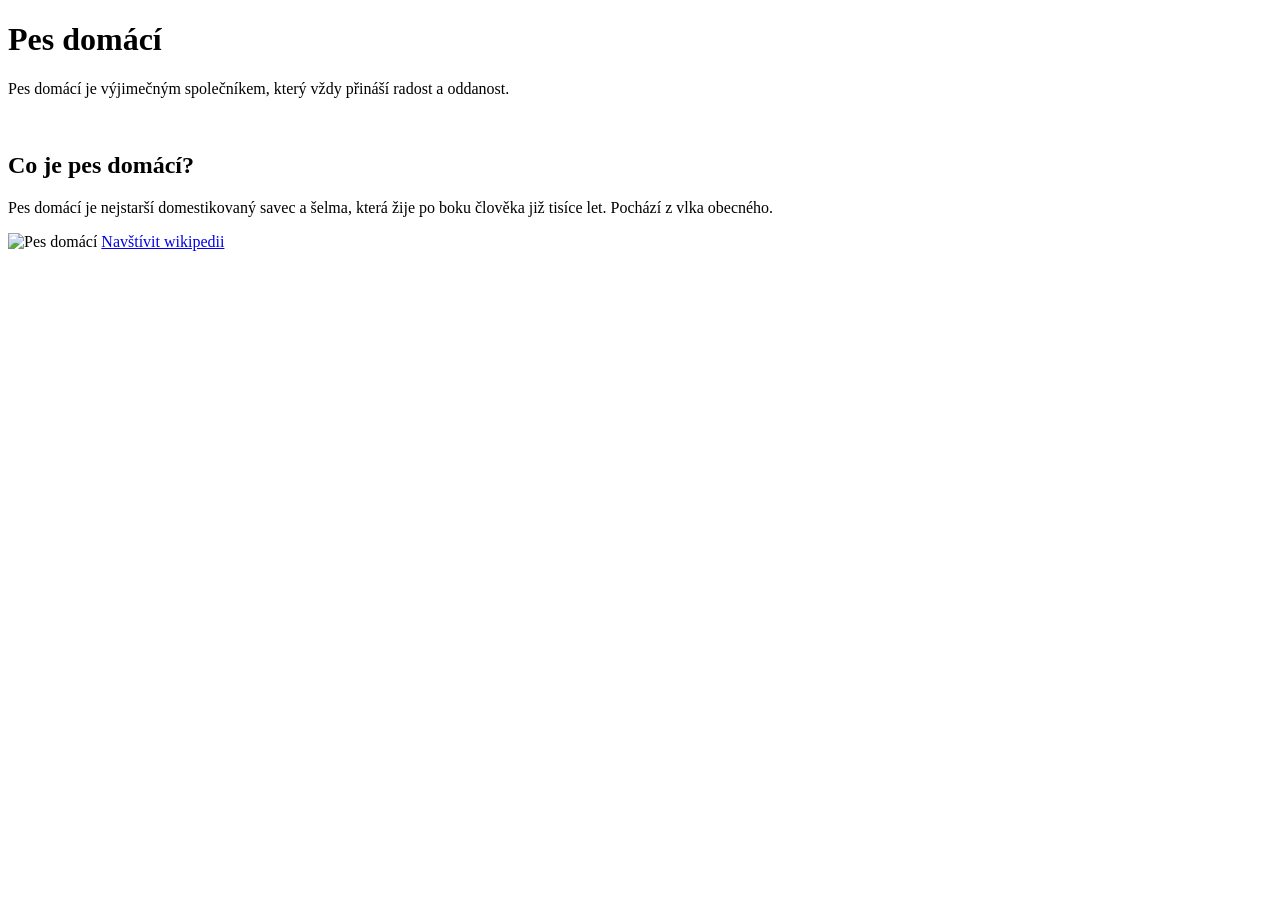
==== index.html @ a234e624 "Add initial HTML files for the website" ====
<!DOCTYPE html>
<html lang="en">
<head>
    <meta charset="UTF-8">
    <meta name="viewport" content="width=device-width, initial-scale=1.0">
    <title>Prvni strana</title>
</head>
<body>
    <h1>Pes domácí</h1>
    <p>Pes domácí je výjimečným společníkem, který vždy přináší radost a oddanost.</p>
    <img src="https://encrypted-tbn0.gstatic.com/images?q=tbn:ANd9GcSu3vu83O6sx7xyijT5jQ1IWH8b1e9M9uriTU6VwolXQg&s=10" alt="">
    <h2>Co je pes domácí?</h2>
    <p>Pes domácí je nejstarší domestikovaný savec a šelma, která žije po boku člověka již tisíce let. Pochází z vlka obecného.</p>
    <img src="https://thumb.wikimedia.org/wikipedia/commons/thumb/3/3f/Puppy_French_Bulldog.jpg/500px-Puppy_French_Bulldog.jpg?utm_source=cs.wikipedia.org&utm_campaign=parser&utm_content=thumbnail" alt="Pes domácí">
    <a href="https://cs.wikipedia.org/wiki/Pes_dom%C3%A1c%C3%AD">Navštívit wikipedii</a>
    
</body>
</html>
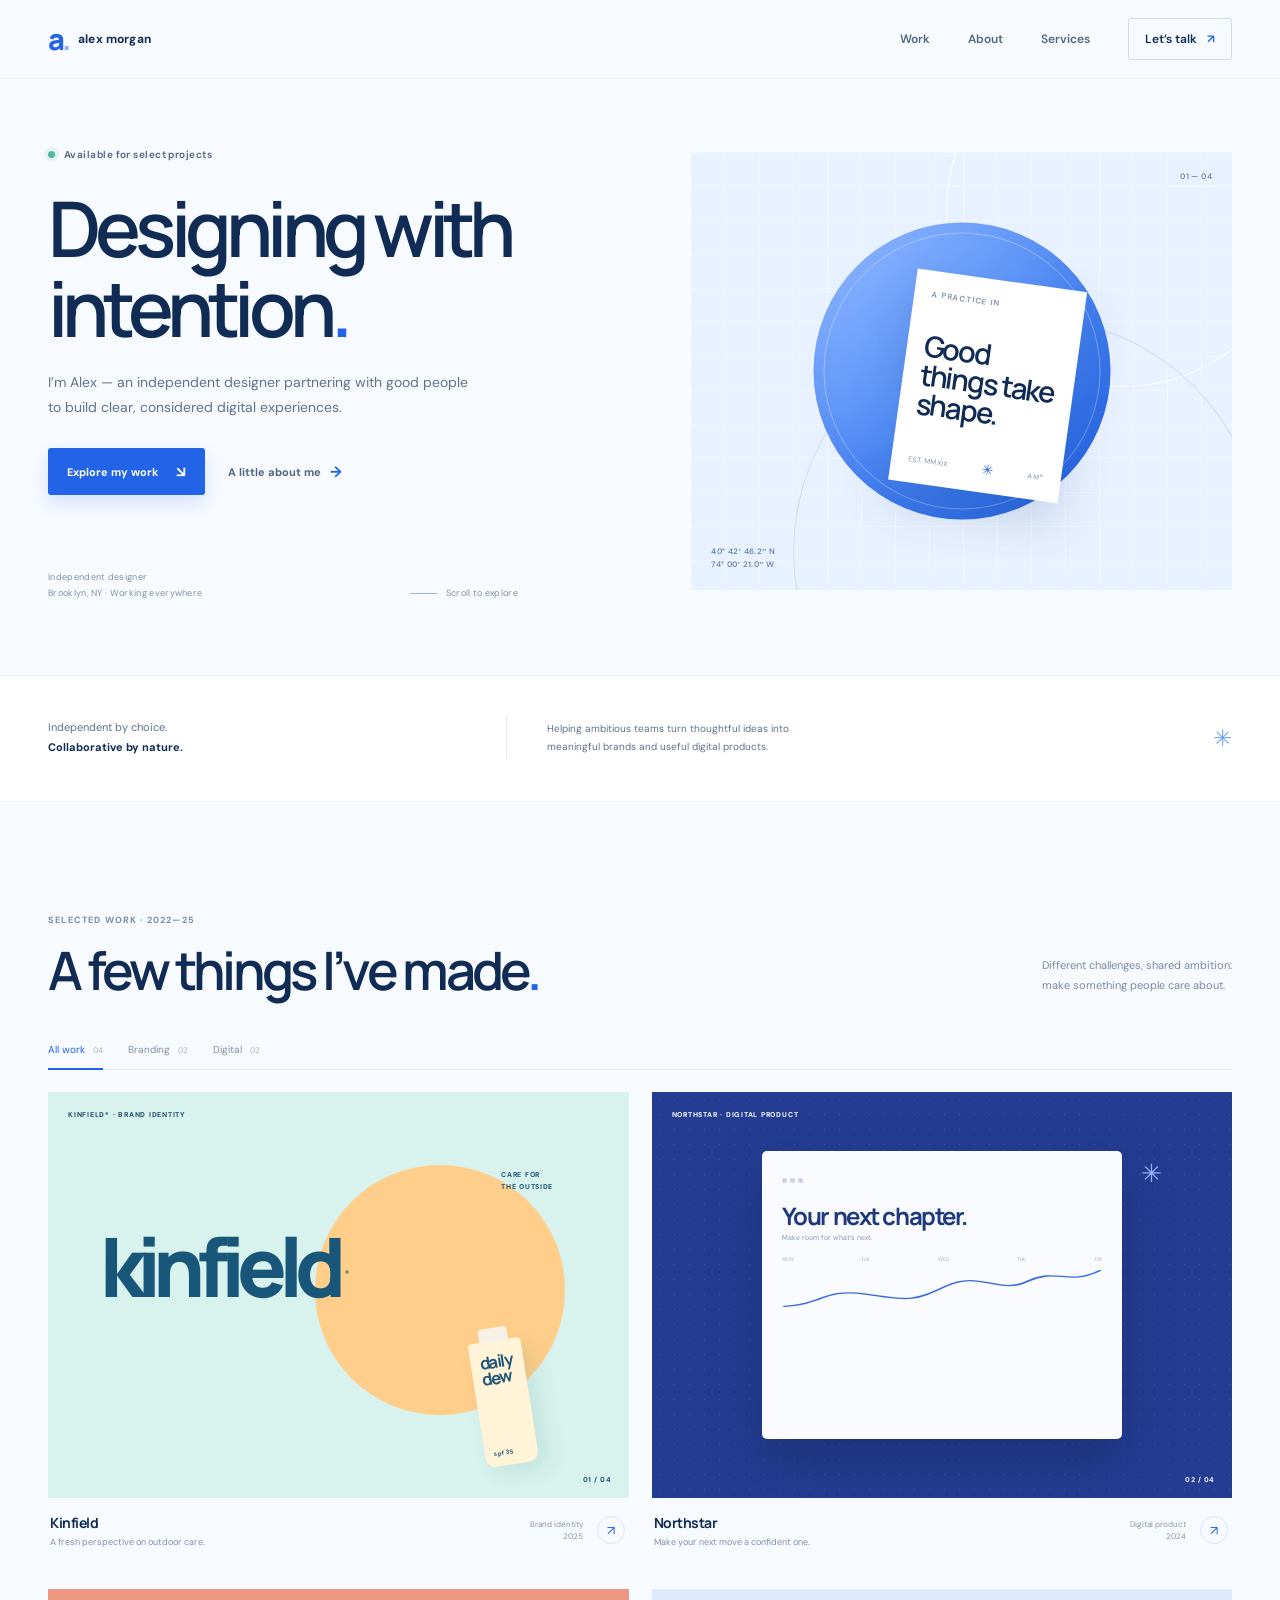
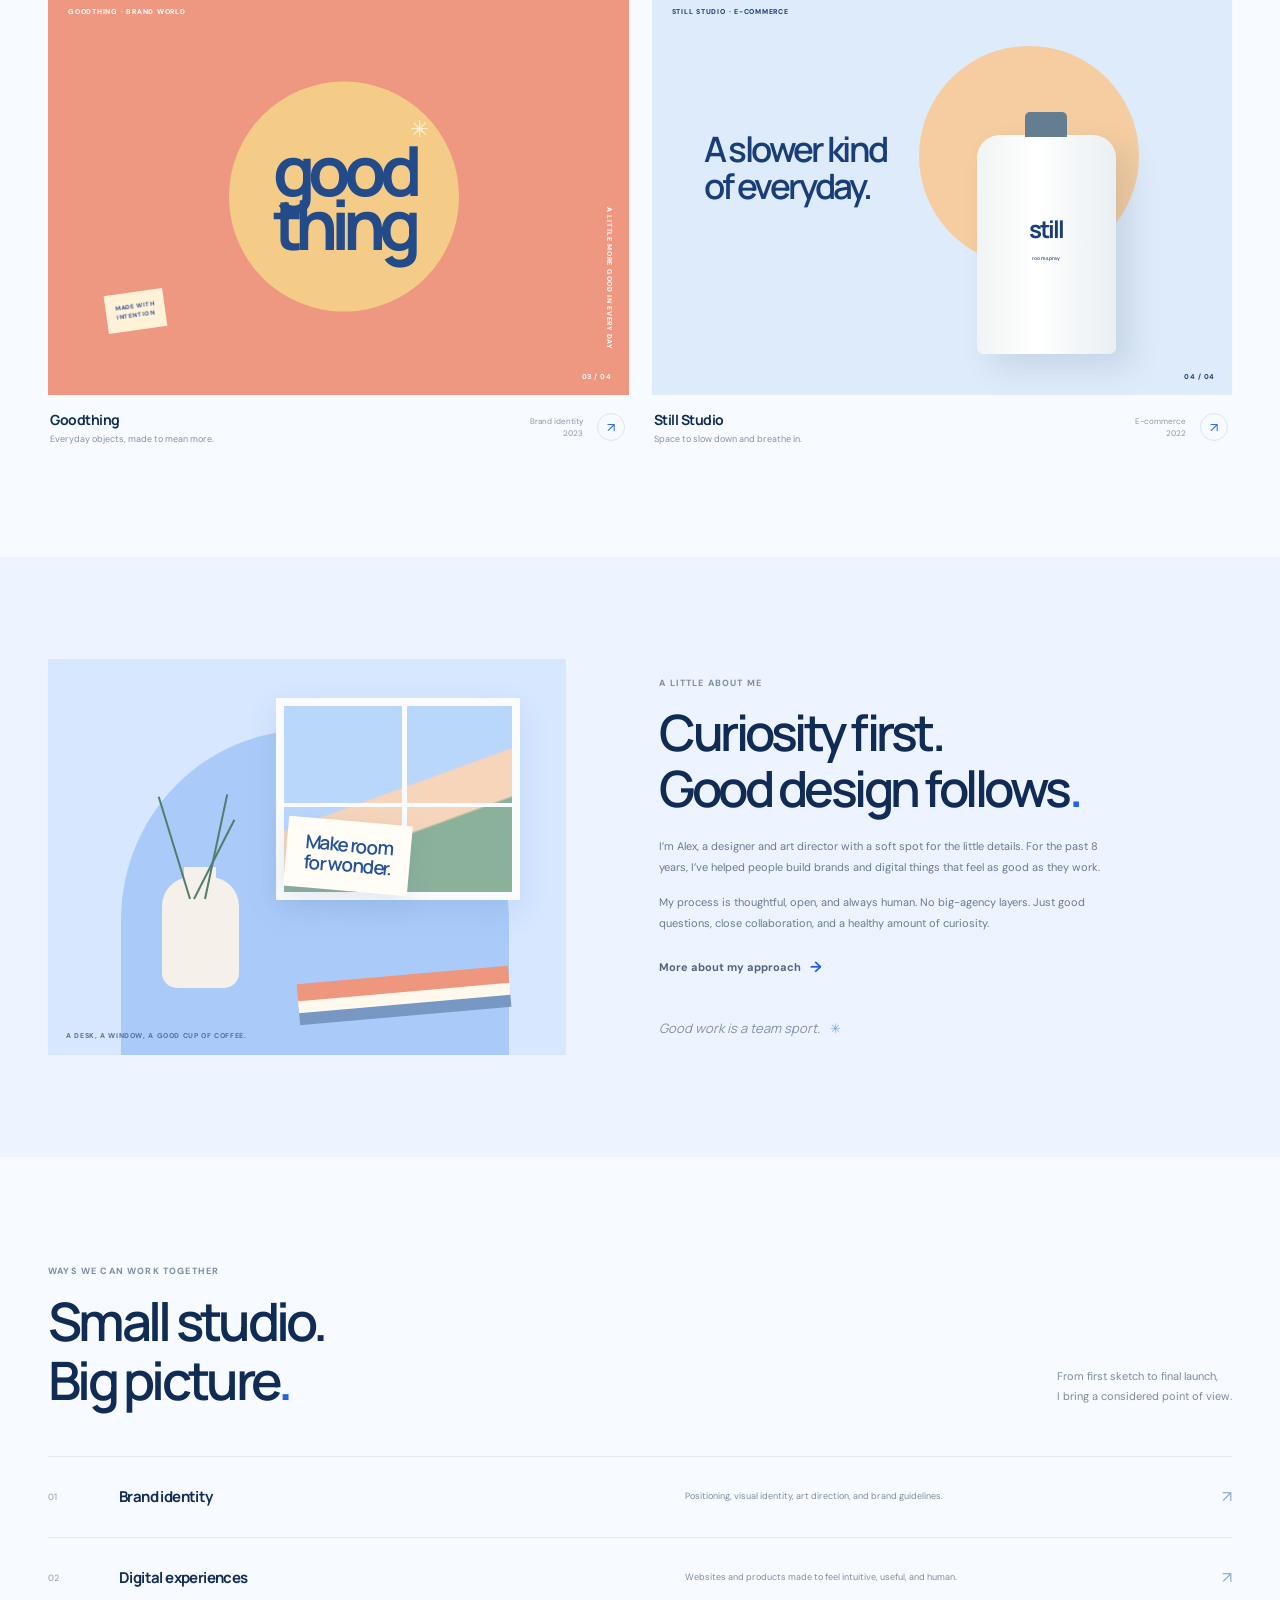
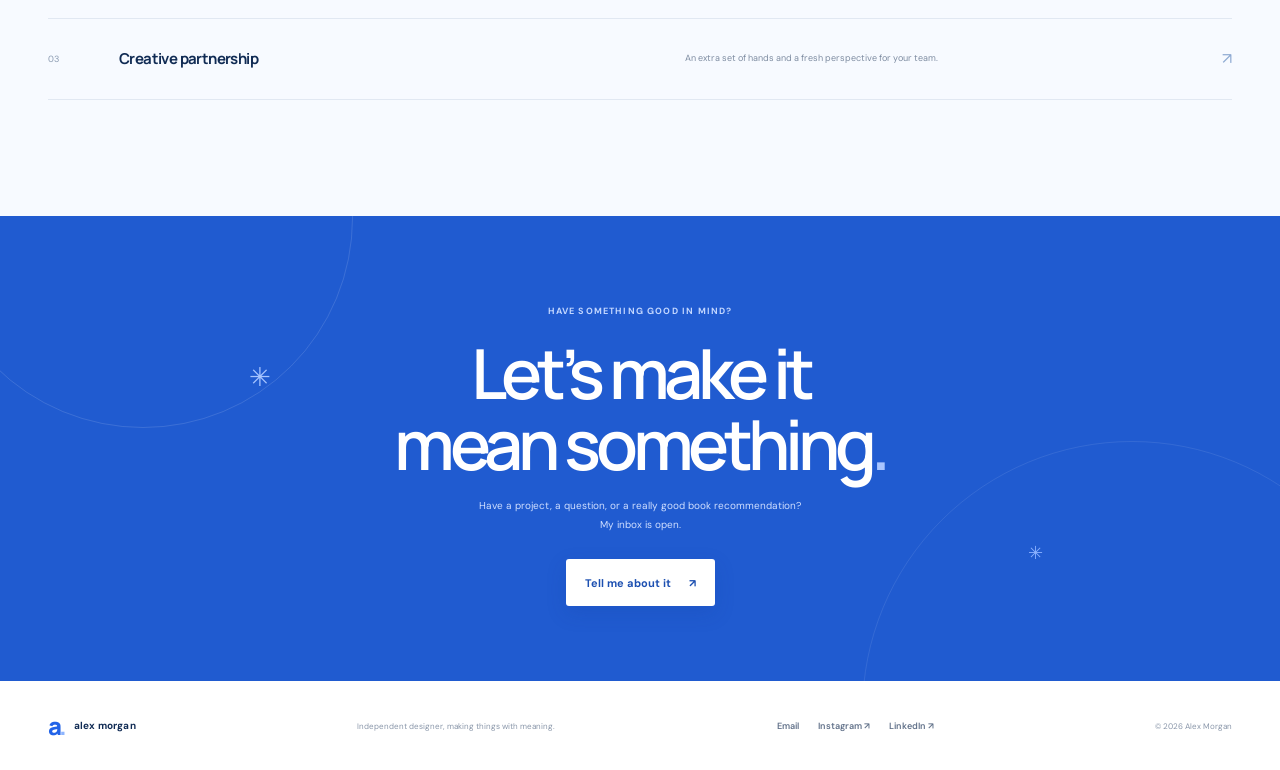
==== commit 19541099: "upload ai website" ====
--- a/index.html
+++ b/index.html
@@ -1,18 +1,231 @@
-<!DOCTYPE html>
+<!doctype html>
 <html lang="en">
-<head>
-    <meta charset="UTF-8">
-    <meta name="viewport" content="width=device-width, initial-scale=1.0">
-    <title>Prvni strana</title>
-</head>
-<body>
-    <h1>Pes domácí</h1>
-    <p>Pes domácí je výjimečným společníkem, který vždy přináší radost a oddanost.</p>
-    <img src="https://encrypted-tbn0.gstatic.com/images?q=tbn:ANd9GcSu3vu83O6sx7xyijT5jQ1IWH8b1e9M9uriTU6VwolXQg&s=10" alt="">
-    <h2>Co je pes domácí?</h2>
-    <p>Pes domácí je nejstarší domestikovaný savec a šelma, která žije po boku člověka již tisíce let. Pochází z vlka obecného.</p>
-    <img src="https://thumb.wikimedia.org/wikipedia/commons/thumb/3/3f/Puppy_French_Bulldog.jpg/500px-Puppy_French_Bulldog.jpg?utm_source=cs.wikipedia.org&utm_campaign=parser&utm_content=thumbnail" alt="Pes domácí">
-    <a href="https://cs.wikipedia.org/wiki/Pes_dom%C3%A1c%C3%AD">Navštívit wikipedii</a>
-    
-</body>
-</html>+  <head>
+    <meta charset="utf-8" />
+    <meta name="viewport" content="width=device-width, initial-scale=1" />
+    <meta
+      name="description"
+      content="The portfolio of Alex Morgan, an independent designer creating thoughtful digital experiences and brand identities."
+    />
+    <meta name="theme-color" content="#f7faff" />
+    <title>Alex Morgan — Independent Designer</title>
+    <link rel="preconnect" href="https://fonts.googleapis.com" />
+    <link rel="preconnect" href="https://fonts.gstatic.com" crossorigin />
+    <link
+      href="https://fonts.googleapis.com/css2?family=DM+Sans:wght@400;500;600;700&family=Manrope:wght@400;500;600;700;800&display=swap"
+      rel="stylesheet"
+    />
+    <link rel="stylesheet" href="styles.css" />
+    <script src="script.js" defer></script>
+  </head>
+  <body>
+    <header class="site-header">
+      <nav class="nav shell" aria-label="Main navigation">
+        <a class="brand" href="#home" aria-label="Alex Morgan home">
+          <span class="brand-mark">a<span>.</span></span>
+          <span class="brand-name">alex morgan</span>
+        </a>
+        <button class="menu-toggle" type="button" aria-expanded="false" aria-controls="nav-links">
+          <span class="sr-only">Toggle navigation</span>
+          <span></span>
+          <span></span>
+        </button>
+        <div class="nav-links" id="nav-links">
+          <a href="#work">Work</a>
+          <a href="#about">About</a>
+          <a href="#services">Services</a>
+          <a class="nav-contact" href="#contact">Let’s talk <span aria-hidden="true">↗</span></a>
+        </div>
+      </nav>
+    </header>
+
+    <main>
+      <section class="hero shell" id="home">
+        <div class="hero-copy">
+          <div class="availability"><span></span> Available for select projects</div>
+          <h1>Designing with<br />intention<span class="blue-period">.</span></h1>
+          <p class="hero-description">
+            I’m Alex — an independent designer partnering with good people to build clear,
+            considered digital experiences.
+          </p>
+          <div class="hero-actions">
+            <a class="button button-primary" href="#work">Explore my work <span aria-hidden="true">↘</span></a>
+            <a class="text-link" href="#about">A little about me <span aria-hidden="true">→</span></a>
+          </div>
+          <div class="hero-meta">
+            <span>Independent designer<br />Brooklyn, NY · Working everywhere</span>
+            <span class="scroll-cue"><span class="scroll-line"></span> Scroll to explore</span>
+          </div>
+        </div>
+        <div class="hero-visual" aria-label="Abstract blue and white geometric artwork" role="img">
+          <div class="visual-grid"></div>
+          <div class="visual-orbit orbit-one"></div>
+          <div class="visual-orbit orbit-two"></div>
+          <div class="visual-disc"></div>
+          <div class="visual-card">
+            <span class="card-label">A practice in</span>
+            <span class="card-title">Good<br />things take<br />shape.</span>
+            <span class="card-footer">EST. MMXIX <span>✳</span> AM®</span>
+          </div>
+          <span class="visual-coordinate">40° 42′ 46.2″ N<br />74° 00′ 21.0″ W</span>
+          <span class="visual-index">01 — 04</span>
+        </div>
+      </section>
+
+      <section class="intro-strip">
+        <div class="shell intro-inner">
+          <p>Independent by choice.<br /><strong>Collaborative by nature.</strong></p>
+          <div class="intro-rule"></div>
+          <p class="intro-note">Helping ambitious teams turn thoughtful ideas into<br class="desktop-break" /> meaningful brands and useful digital products.</p>
+          <span class="intro-spark" aria-hidden="true">✳</span>
+        </div>
+      </section>
+
+      <section class="work-section section shell" id="work">
+        <div class="section-heading">
+          <div>
+            <span class="eyebrow">Selected work · 2022—25</span>
+            <h2>A few things<br class="mobile-break" /> I’ve made<span class="blue-period">.</span></h2>
+          </div>
+          <p>Different challenges, shared ambition:<br />make something people care about.</p>
+        </div>
+        <div class="project-filters" role="group" aria-label="Filter projects">
+          <button class="filter-button active" type="button" data-filter="all" aria-pressed="true">All work <span>04</span></button>
+          <button class="filter-button" type="button" data-filter="branding" aria-pressed="false">Branding <span>02</span></button>
+          <button class="filter-button" type="button" data-filter="digital" aria-pressed="false">Digital <span>02</span></button>
+        </div>
+        <div class="project-grid">
+          <article class="project-card" data-category="branding">
+            <a class="project-art art-kinfield" href="#contact" aria-label="Discuss a project like Kinfield">
+              <div class="kinfield-sun"></div>
+              <span class="art-eyebrow">KINFIELD® · BRAND IDENTITY</span>
+              <span class="kinfield-word">kinfield<span>®</span></span>
+              <span class="kinfield-stamp">CARE FOR<br />THE OUTSIDE</span>
+              <div class="kinfield-tube"><span>daily<br />dew</span><b>spf 35</b></div>
+              <span class="art-caption">01 / 04</span>
+            </a>
+            <div class="project-info">
+              <div><h3>Kinfield</h3><p>A fresh perspective on outdoor care.</p></div>
+              <span class="project-type">Brand identity<br />2025</span>
+              <a class="project-arrow" href="#contact" aria-label="Discuss a project like Kinfield">↗</a>
+            </div>
+          </article>
+          <article class="project-card" data-category="digital">
+            <a class="project-art art-northstar" href="#contact" aria-label="Discuss a project like Northstar">
+              <span class="art-eyebrow">NORTHSTAR · DIGITAL PRODUCT</span>
+              <div class="northstar-window">
+                <span class="window-dot"></span><span class="window-dot"></span><span class="window-dot"></span>
+                <span class="window-title">Your next chapter.</span>
+                <span class="window-subtitle">Make room for what’s next.</span>
+                <div class="northstar-chart">
+                  <span>MON</span><span>TUE</span><span>WED</span><span>THU</span><span>FRI</span>
+                  <svg viewBox="0 0 280 100" preserveAspectRatio="none" aria-hidden="true">
+                    <path d="M2 79 C35 76 36 44 73 55 S113 72 143 40 S190 57 215 30 S251 39 278 9" />
+                    <path class="chart-fill" d="M2 79 C35 76 36 44 73 55 S113 72 143 40 S190 57 215 30 S251 39 278 9 V100 H2Z" />
+                  </svg>
+                </div>
+              </div>
+              <span class="northstar-star">✳</span>
+              <span class="art-caption">02 / 04</span>
+            </a>
+            <div class="project-info">
+              <div><h3>Northstar</h3><p>Make your next move a confident one.</p></div>
+              <span class="project-type">Digital product<br />2024</span>
+              <a class="project-arrow" href="#contact" aria-label="Discuss a project like Northstar">↗</a>
+            </div>
+          </article>
+          <article class="project-card" data-category="branding">
+            <a class="project-art art-goodthing" href="#contact" aria-label="Discuss a project like Goodthing">
+              <span class="art-eyebrow">GOODTHING · BRAND WORLD</span>
+              <div class="goodthing-circle"><span>good<br />thing</span><i>✳</i></div>
+              <span class="goodthing-side">A LITTLE MORE GOOD IN EVERY DAY</span>
+              <span class="goodthing-tag">MADE WITH<br />INTENTION</span>
+              <span class="art-caption">03 / 04</span>
+            </a>
+            <div class="project-info">
+              <div><h3>Goodthing</h3><p>Everyday objects, made to mean more.</p></div>
+              <span class="project-type">Brand identity<br />2023</span>
+              <a class="project-arrow" href="#contact" aria-label="Discuss a project like Goodthing">↗</a>
+            </div>
+          </article>
+          <article class="project-card" data-category="digital">
+            <a class="project-art art-still">
+              <span class="art-eyebrow">STILL STUDIO · E-COMMERCE</span>
+              <div class="still-sun"></div>
+              <div class="still-product"><span>still<br /><small>room spray</small></span></div>
+              <span class="still-copy">A slower kind<br />of everyday.</span>
+              <span class="art-caption">04 / 04</span>
+            </a>
+            <div class="project-info">
+              <div><h3>Still Studio</h3><p>Space to slow down and breathe in.</p></div>
+              <span class="project-type">E-commerce<br />2022</span>
+              <a class="project-arrow" href="#contact" aria-label="Discuss a project like Still Studio">↗</a>
+            </div>
+          </article>
+        </div>
+      </section>
+
+      <section class="about-section" id="about">
+        <div class="shell about-layout">
+          <div class="about-art" aria-label="A portrait illustration of Alex's creative workspace" role="img">
+            <div class="about-art-backdrop"></div>
+            <div class="about-window"><span></span><span></span><span></span></div>
+            <div class="about-vase"><i></i><i></i><i></i></div>
+            <div class="about-book"></div>
+            <div class="about-note">Make room<br />for wonder.</div>
+            <span class="about-art-caption">A DESK, A WINDOW, A GOOD CUP OF COFFEE.</span>
+          </div>
+          <div class="about-copy">
+            <span class="eyebrow">A little about me</span>
+            <h2>Curiosity first.<br />Good design follows<span class="blue-period">.</span></h2>
+            <p>
+              I’m Alex, a designer and art director with a soft spot for the little details. For the
+              past 8 years, I’ve helped people build brands and digital things that feel as good as
+              they work.
+            </p>
+            <p>
+              My process is thoughtful, open, and always human. No big-agency layers. Just good
+              questions, close collaboration, and a healthy amount of curiosity.
+            </p>
+            <a class="text-link" href="#contact">More about my approach <span aria-hidden="true">→</span></a>
+            <div class="about-signoff">Good work is a team sport. <span>✳</span></div>
+          </div>
+        </div>
+      </section>
+
+      <section class="services-section section shell" id="services">
+        <div class="section-heading services-heading">
+          <div><span class="eyebrow">Ways we can work together</span><h2>Small studio.<br />Big picture<span class="blue-period">.</span></h2></div>
+          <p>From first sketch to final launch,<br />I bring a considered point of view.</p>
+        </div>
+        <div class="services-list">
+          <div class="service-row"><span class="service-number">01</span><h3>Brand identity</h3><p>Positioning, visual identity, art direction, and brand guidelines.</p><span class="service-symbol">↗</span></div>
+          <div class="service-row"><span class="service-number">02</span><h3>Digital experiences</h3><p>Websites and products made to feel intuitive, useful, and human.</p><span class="service-symbol">↗</span></div>
+          <div class="service-row"><span class="service-number">03</span><h3>Creative partnership</h3><p>An extra set of hands and a fresh perspective for your team.</p><span class="service-symbol">↗</span></div>
+        </div>
+      </section>
+
+      <section class="contact-section" id="contact">
+        <div class="shell contact-inner">
+          <span class="eyebrow">Have something good in mind?</span>
+          <h2>Let’s make it<br />mean something<span class="contact-period">.</span></h2>
+          <p>Have a project, a question, or a really good book recommendation?<br />My inbox is open.</p>
+          <a class="button button-light" href="mailto:hello@alexmorgan.design">Tell me about it <span aria-hidden="true">↗</span></a>
+          <div class="contact-orbit orbit-contact-one"></div>
+          <div class="contact-orbit orbit-contact-two"></div>
+          <span class="contact-spark contact-spark-one">✳</span>
+          <span class="contact-spark contact-spark-two">✳</span>
+        </div>
+      </section>
+    </main>
+
+    <footer class="site-footer">
+      <div class="shell footer-inner">
+        <a class="brand footer-brand" href="#home"><span class="brand-mark">a<span>.</span></span><span class="brand-name">alex morgan</span></a>
+        <p>Independent designer, making things with meaning.</p>
+        <div class="footer-links"><a href="mailto:hello@alexmorgan.design">Email</a><a href="https://www.instagram.com/" target="_blank" rel="noreferrer">Instagram ↗</a><a href="https://www.linkedin.com/" target="_blank" rel="noreferrer">LinkedIn ↗</a></div>
+        <span class="copyright">© <span id="year">2025</span> Alex Morgan</span>
+      </div>
+    </footer>
+  </body>
+</html>
--- a/styles.css
+++ b/styles.css
@@ -0,0 +1,269 @@
+:root {
+  color-scheme: light;
+  --ink: #102b54;
+  --blue: #2263e8;
+  --blue-dark: #154ab9;
+  --blue-light: #eaf2ff;
+  --muted: #71809a;
+  --line: #e3eaf4;
+  --paper: #f7faff;
+  --white: #fff;
+  --font-body: "DM Sans", sans-serif;
+  --font-display: "Manrope", sans-serif;
+}
+
+* { box-sizing: border-box; }
+html { scroll-behavior: smooth; scroll-padding-top: 84px; }
+body { margin: 0; background: var(--paper); color: var(--ink); font-family: var(--font-body); -webkit-font-smoothing: antialiased; }
+a { color: inherit; text-decoration: none; }
+button { font: inherit; }
+.shell { width: min(1200px, calc(100% - 96px)); margin-inline: auto; }
+.sr-only { position: absolute; width: 1px; height: 1px; padding: 0; margin: -1px; overflow: hidden; clip: rect(0, 0, 0, 0); white-space: nowrap; border: 0; }
+
+.site-header { position: sticky; z-index: 10; top: 0; background: rgb(247 250 255 / 92%); border-bottom: 1px solid rgb(16 43 84 / 6%); backdrop-filter: blur(14px); }
+.nav { min-height: 78px; display: flex; align-items: center; justify-content: space-between; }
+.brand { display: inline-flex; align-items: center; gap: 10px; }
+.brand-mark { color: var(--blue); font: 800 29px/1 var(--font-display); letter-spacing: -3px; }
+.brand-mark span { color: #8db5ff; }
+.brand-name { color: var(--ink); font-size: 12px; font-weight: 700; letter-spacing: .015em; }
+.nav-links { display: flex; align-items: center; gap: 38px; color: #546680; font-size: 12px; font-weight: 600; }
+.nav-links > a:not(.nav-contact) { transition: color .2s ease; }
+.nav-links > a:not(.nav-contact):hover, .footer-links a:hover { color: var(--blue); }
+.nav-contact { padding: 12px 16px; border: 1px solid #cfdbed; border-radius: 3px; color: var(--ink); transition: color .2s ease, background .2s ease, border-color .2s ease; }
+.nav-contact:hover { color: var(--white); background: var(--blue); border-color: var(--blue); }
+.nav-contact span { margin-left: 7px; color: var(--blue); }
+.nav-contact:hover span { color: var(--white); }
+.menu-toggle { display: none; }
+
+.hero { display: grid; grid-template-columns: 1.05fr .95fr; gap: 46px; align-items: center; min-height: 595px; padding-block: 61px 73px; }
+.hero-copy { padding-top: 8px; }
+.availability { display: flex; align-items: center; gap: 9px; margin-bottom: 27px; color: #52647e; font-size: 10px; font-weight: 600; letter-spacing: .045em; }
+.availability > span { width: 7px; height: 7px; border-radius: 50%; background: #54b89c; box-shadow: 0 0 0 4px #54b89c1d; }
+h1, h2, h3, p { margin-top: 0; }
+h1, h2 { font-family: var(--font-display); }
+.hero h1 { margin-bottom: 21px; font-size: clamp(53px, 6vw, 78px); font-weight: 600; line-height: 1.045; letter-spacing: -.075em; }
+.blue-period { color: var(--blue); }
+.hero-description { max-width: 435px; margin-bottom: 27px; color: #62728a; font-size: 14px; line-height: 1.85; }
+.hero-actions { display: flex; align-items: center; gap: 23px; }
+.button { display: inline-flex; align-items: center; justify-content: center; gap: 18px; min-height: 47px; padding: 0 19px; border-radius: 3px; font-size: 11px; font-weight: 700; transition: transform .2s ease, background .2s ease; }
+.button:hover { transform: translateY(-2px); }
+.button-primary { color: white; background: var(--blue); box-shadow: 0 8px 18px #2263e82a; }
+.button-primary:hover { background: var(--blue-dark); }
+.button-primary span { font-size: 15px; }
+.text-link { display: inline-flex; align-items: center; gap: 9px; color: #52647e; font-size: 11px; font-weight: 700; transition: color .2s ease, gap .2s ease; }
+.text-link:hover { gap: 13px; color: var(--blue); }
+.text-link span { color: var(--blue); font-size: 15px; }
+.hero-meta { display: flex; align-items: end; justify-content: space-between; max-width: 470px; margin-top: 74px; color: #8290a5; font-size: 9px; line-height: 1.8; letter-spacing: .035em; }
+.scroll-cue { display: flex; align-items: center; gap: 9px; }
+.scroll-line { width: 27px; height: 1px; background: #9db4d6; }
+
+.hero-visual { position: relative; min-height: 438px; overflow: hidden; background: #e8f1ff; }
+.visual-grid { position: absolute; inset: 0; opacity: .42; background-image: linear-gradient(#fff 1px, transparent 1px), linear-gradient(90deg, #fff 1px, transparent 1px); background-size: 34px 34px; }
+.visual-orbit { position: absolute; width: 355px; height: 355px; border: 1px solid #fff; border-radius: 50%; }
+.orbit-one { top: -120px; right: -69px; }
+.orbit-two { right: -31px; bottom: -197px; width: 470px; height: 470px; border-color: #cadaf4; }
+.visual-disc { position: absolute; top: 50%; left: 50%; width: 297px; aspect-ratio: 1; border-radius: 50%; background: linear-gradient(140deg, #93bbff 2%, #4c88f8 57%, #2263e8 100%); transform: translate(-50%, -50%); box-shadow: inset -25px -30px 60px #154ab933; }
+.visual-disc::after { position: absolute; inset: 10px; border: 1px solid #ffffff52; border-radius: inherit; content: ""; }
+.visual-card { position: absolute; top: 50%; left: 50%; display: flex; flex-direction: column; justify-content: space-between; width: 171px; height: 213px; padding: 18px 17px 14px; color: var(--ink); background: #fff; box-shadow: 0 20px 48px #204b8330; transform: translate(-35%, -43%) rotate(8deg); }
+.card-label { color: #8b9ab0; font-size: 8px; font-weight: 700; letter-spacing: .11em; text-transform: uppercase; }
+.card-title { font: 600 29px/.99 var(--font-display); letter-spacing: -.07em; }
+.card-footer { display: flex; align-items: center; justify-content: space-between; color: #8190a4; font-size: 7px; letter-spacing: .06em; }
+.card-footer span { color: var(--blue); font-size: 14px; }
+.visual-coordinate, .visual-index { position: absolute; color: #6e87ab; font-size: 8px; font-weight: 600; line-height: 1.7; letter-spacing: .05em; }
+.visual-coordinate { bottom: 18px; left: 20px; }
+.visual-index { top: 18px; right: 20px; }
+
+.intro-strip { background: #fff; border-block: 1px solid #edf1f7; }
+.intro-inner { display: grid; grid-template-columns: 1fr 1px 1.5fr auto; align-items: center; gap: 40px; min-height: 125px; }
+.intro-inner p { margin: 0; color: #60718a; font-size: 11px; line-height: 1.8; }
+.intro-inner p strong { color: var(--ink); font-weight: 700; }
+.intro-rule { width: 1px; height: 42px; background: #dfe7f2; }
+.intro-note { font-size: 10px !important; }
+.intro-spark { color: #75a5ff; font-size: 23px; }
+
+.section { padding-block: 112px; }
+.section-heading { display: flex; align-items: end; justify-content: space-between; margin-bottom: 43px; }
+.eyebrow { display: block; margin-bottom: 15px; color: #7a8ca6; font-size: 9px; font-weight: 700; letter-spacing: .13em; text-transform: uppercase; }
+.section-heading h2, .about-copy h2 { margin-bottom: 0; font-size: clamp(37px, 4.4vw, 53px); font-weight: 600; line-height: 1.12; letter-spacing: -.07em; }
+.section-heading > p { margin-bottom: 4px; color: #7b8aa0; font-size: 11px; line-height: 1.8; }
+.project-filters { display: flex; gap: 25px; margin-bottom: 22px; border-bottom: 1px solid var(--line); }
+.filter-button { position: relative; display: flex; align-items: center; gap: 8px; padding: 0 0 13px; border: 0; color: #8290a5; background: none; cursor: pointer; font-size: 10px; transition: color .2s ease; }
+.filter-button::after { position: absolute; right: 0; bottom: -1px; left: 0; height: 2px; background: var(--blue); content: ""; transform: scaleX(0); transform-origin: left; transition: transform .2s ease; }
+.filter-button.active { color: var(--blue); }
+.filter-button.active::after { transform: scaleX(1); }
+.filter-button span { color: #aab6c7; font-size: 8px; }
+.project-grid { display: grid; grid-template-columns: repeat(2, minmax(0, 1fr)); gap: 41px 23px; }
+.project-card { min-width: 0; animation: reveal .32s ease both; }
+.project-card[hidden] { display: none; }
+@keyframes reveal { from { opacity: 0; transform: translateY(8px); } to { opacity: 1; transform: translateY(0); } }
+.project-art { position: relative; display: block; aspect-ratio: 1.43; overflow: hidden; }
+.art-eyebrow { position: absolute; z-index: 2; top: 18px; left: 20px; font-size: 7px; font-weight: 700; letter-spacing: .11em; }
+.art-caption { position: absolute; right: 17px; bottom: 14px; font-size: 7px; font-weight: 700; letter-spacing: .08em; }
+.art-kinfield { color: #204c6d; background: #d8f2ed; }
+.kinfield-sun { position: absolute; top: 18%; right: 11%; width: 43%; aspect-ratio: 1; border-radius: 50%; background: #ffce8a; }
+.kinfield-word { position: absolute; z-index: 1; top: 34%; left: 9%; color: #185779; font: 800 clamp(42px, 7vw, 82px)/.9 var(--font-display); letter-spacing: -.1em; }
+.kinfield-word > span { position: relative; top: -2.6em; margin-left: 7px; font: 700 8px var(--font-body); letter-spacing: 0; }
+.kinfield-stamp { position: absolute; top: 19%; right: 13%; color: #185779; font-size: 7px; font-weight: 700; line-height: 1.7; letter-spacing: .1em; }
+.kinfield-tube { position: absolute; right: 17%; bottom: 8%; display: flex; flex-direction: column; justify-content: space-between; width: 53px; height: 125px; padding: 13px 9px 9px; color: #205677; background: #fff4d8; border-radius: 4px 4px 10px 10px; box-shadow: 9px 8px 20px #39827421; transform: rotate(-9deg); }
+.kinfield-tube::before { position: absolute; top: -13px; left: 12px; width: 29px; height: 14px; border-radius: 4px 4px 0 0; background: #f7f1e5; content: ""; }
+.kinfield-tube > span { font: 700 17px/.92 var(--font-display); letter-spacing: -.08em; }
+.kinfield-tube > b { font-size: 6px; letter-spacing: .06em; }
+.art-northstar { display: flex; align-items: center; justify-content: center; color: #fff; background: #243d92; }
+.art-northstar::before { position: absolute; inset: 0; opacity: .14; background-image: radial-gradient(#fff .7px, transparent .7px); background-size: 15px 15px; content: ""; }
+.northstar-window { position: relative; z-index: 1; width: 62%; min-height: 71%; padding: 16px 20px 12px; color: #1f397e; background: #f9fbff; border-radius: 5px; box-shadow: 0 22px 50px #14255f7a; }
+.window-dot { display: inline-block; width: 5px; height: 5px; margin-right: 3px; border-radius: 50%; background: #c6d2ef; }
+.window-title { display: block; margin-top: 15px; font: 700 clamp(15px, 2.3vw, 24px)/1.1 var(--font-display); letter-spacing: -.06em; }
+.window-subtitle { display: block; margin-top: 4px; color: #8795b5; font-size: 7px; }
+.northstar-chart { position: relative; display: flex; justify-content: space-between; margin-top: 14px; color: #a2aec8; font-size: 5px; }
+.northstar-chart svg { position: absolute; top: 10px; left: 0; width: 100%; height: 51px; overflow: visible; }
+.northstar-chart svg path:first-child { fill: none; stroke: #386ce1; stroke-linecap: round; stroke-width: 2.6; }
+.northstar-chart svg .chart-fill { fill: url(#chart-fill); opacity: .09; }
+.northstar-star { position: absolute; top: 16%; right: 12%; color: #9cb8ff; font-size: 25px; }
+.art-goodthing { color: #fff; background: #ee9781; }
+.goodthing-circle { position: absolute; top: 50%; left: 51%; display: grid; width: min(50%, 230px); aspect-ratio: 1; place-items: center; border-radius: 50%; background: #f4cc88; color: #234b89; transform: translate(-50%, -48%); }
+.goodthing-circle > span { font: 700 clamp(37px, 6vw, 69px)/.78 var(--font-display); letter-spacing: -.105em; }
+.goodthing-circle > i { position: absolute; top: 14%; right: 13%; color: #fff5dc; font-size: 23px; font-style: normal; }
+.goodthing-side { position: absolute; right: 15px; bottom: 46px; writing-mode: vertical-rl; font-size: 7px; font-weight: 700; letter-spacing: .1em; }
+.goodthing-tag { position: absolute; bottom: 16%; left: 10%; padding: 10px; color: #32518a; background: #fff2d9; font-size: 6px; font-weight: 700; line-height: 1.5; letter-spacing: .1em; transform: rotate(-8deg); }
+.art-still { color: #193d77; background: #deebfa; }
+.still-sun { position: absolute; top: 14%; right: 16%; width: 38%; aspect-ratio: 1; border-radius: 50%; background: #f5cda0; }
+.still-product { position: absolute; right: 20%; bottom: 10%; width: 24%; height: 54%; border-radius: 23px 23px 7px 7px; background: linear-gradient(90deg, #f1f4f4, #fff 43%, #e9eff3); box-shadow: 15px 14px 30px #4c688429; }
+.still-product::before { position: absolute; top: -23px; left: 35%; width: 30%; height: 25px; border-radius: 5px 5px 0 0; background: #657d91; content: ""; }
+.still-product > span { position: absolute; top: 38%; left: 0; width: 100%; text-align: center; font: 700 clamp(15px, 2vw, 24px)/.9 var(--font-display); letter-spacing: -.08em; }
+.still-product small { font: 500 5px var(--font-body); letter-spacing: .02em; }
+.still-copy { position: absolute; top: 35%; left: 9%; font: 600 clamp(21px, 3vw, 35px)/1.05 var(--font-display); letter-spacing: -.075em; }
+.project-info { display: grid; grid-template-columns: 1fr auto 30px; align-items: center; gap: 14px; padding: 15px 2px 0; }
+.project-info h3 { margin-bottom: 4px; font: 700 14px var(--font-display); letter-spacing: -.035em; }
+.project-info p { margin: 0; color: #8390a5; font-size: 9px; }
+.project-type { color: #8996a9; font-size: 8px; line-height: 1.6; text-align: right; }
+.project-arrow { display: grid; width: 28px; height: 28px; place-items: center; border: 1px solid #dce5f2; border-radius: 50%; color: var(--blue); font-size: 13px; transition: background .2s ease, color .2s ease; }
+.project-arrow:hover { color: #fff; background: var(--blue); }
+.mobile-break { display: none; }
+
+.about-section { padding-block: 102px; color: var(--ink); background: #edf4ff; }
+.about-layout { display: grid; grid-template-columns: .95fr 1.05fr; align-items: center; gap: 93px; }
+.about-art { position: relative; min-height: 396px; overflow: hidden; background: #d6e7ff; }
+.about-art-backdrop { position: absolute; top: 18%; left: 14%; width: 75%; height: 100%; background: #aacbfa; border-radius: 48% 48% 0 0; }
+.about-window { position: absolute; top: 10%; right: 9%; width: 47%; height: 51%; border: 8px solid #f9fbff; background: linear-gradient(160deg, #b9d6fb 0 46%, #f6d5bb 47% 64%, #8bb19b 65%); box-shadow: 0 11px 28px #456d9a20; }
+.about-window::after { position: absolute; top: 0; bottom: 0; left: 52%; width: 4px; background: #f9fbff; content: ""; }
+.about-window > span:first-child { position: absolute; top: 0; right: 46%; bottom: 0; width: 4px; background: #f9fbff; }
+.about-window > span:nth-child(2) { position: absolute; top: 52%; right: 0; left: 0; height: 4px; background: #f9fbff; }
+.about-vase { position: absolute; z-index: 1; bottom: 17%; left: 22%; width: 77px; height: 111px; border-radius: 29px 29px 15px 15px; background: #f5f0e9; }
+.about-vase::before { position: absolute; top: -10px; left: 22px; width: 32px; height: 16px; background: #f5f0e9; content: ""; }
+.about-vase i { position: absolute; bottom: 80%; left: 35%; width: 2px; height: 107px; background: #527d69; transform: rotate(-17deg); transform-origin: bottom; }
+.about-vase i:nth-child(2) { left: 55%; transform: rotate(12deg); }
+.about-vase i:nth-child(3) { left: 40%; height: 89px; transform: rotate(27deg); }
+.about-book { position: absolute; right: 11%; bottom: 16%; width: 41%; height: 17px; background: #ef967f; box-shadow: 0 12px 0 #fff9ed, 0 24px 0 #7698c2; transform: rotate(-5deg); }
+.about-note { position: absolute; top: 41%; left: 46%; padding: 15px 18px; color: #24529a; background: #fffdf5; box-shadow: 0 8px 23px #57749a25; font: 600 19px/1.05 var(--font-display); letter-spacing: -.07em; transform: rotate(5deg); }
+.about-art-caption { position: absolute; bottom: 15px; left: 18px; color: #51719c; font-size: 7px; font-weight: 700; letter-spacing: .09em; }
+.about-copy h2 { margin-bottom: 20px; font-size: clamp(38px, 4.3vw, 50px); }
+.about-copy > p { max-width: 450px; margin-bottom: 13px; color: #697a93; font-size: 11px; line-height: 1.95; }
+.about-copy > .text-link { margin-top: 9px; }
+.about-signoff { margin-top: 42px; color: #8292aa; font: italic 13px var(--font-display); }
+.about-signoff span { padding-left: 7px; color: #7ba8ef; font-style: normal; }
+
+.services-section { padding-block: 108px 116px; }
+.services-heading { margin-bottom: 45px; }
+.services-list { border-top: 1px solid #e1e8f2; }
+.service-row { display: grid; grid-template-columns: 52px 1.1fr 1fr 30px; align-items: center; gap: 19px; min-height: 81px; border-bottom: 1px solid #e1e8f2; }
+.service-number { color: #8b9bb1; font-size: 9px; }
+.service-row h3 { margin: 0; font: 700 15px var(--font-display); letter-spacing: -.04em; }
+.service-row p { margin: 0; color: #7e8ca1; font-size: 9px; line-height: 1.6; }
+.service-symbol { justify-self: end; color: #8da9d2; font-size: 16px; transition: color .2s ease, transform .2s ease; }
+.service-row:hover .service-symbol { color: var(--blue); transform: translate(2px, -2px); }
+
+.contact-section { position: relative; overflow: hidden; color: white; background: #205bd0; }
+.contact-inner { position: relative; min-height: 450px; padding-block: 89px 75px; text-align: center; }
+.contact-inner .eyebrow { position: relative; z-index: 1; margin-bottom: 20px; color: #c3d7ff; }
+.contact-inner h2 { position: relative; z-index: 1; margin-bottom: 16px; font-size: clamp(45px, 6vw, 69px); font-weight: 600; line-height: 1.04; letter-spacing: -.075em; }
+.contact-period { color: #a9c5ff; }
+.contact-inner > p { position: relative; z-index: 1; margin-bottom: 25px; color: #d0dfff; font-size: 10px; line-height: 1.9; }
+.button-light { position: relative; z-index: 1; color: #1d50b1; background: #fff; box-shadow: 0 7px 20px #103c992b; }
+.button-light:hover { background: #eef4ff; }
+.contact-orbit { position: absolute; width: 420px; height: 420px; border: 1px solid #ffffff20; border-radius: 50%; }
+.orbit-contact-one { top: -208px; left: -115px; }
+.orbit-contact-two { right: -170px; bottom: -300px; width: 540px; height: 540px; border-color: #ffffff17; }
+.contact-spark { position: absolute; color: #a6c4ff; }
+.contact-spark-one { top: 31%; left: 17%; font-size: 26px; }
+.contact-spark-two { right: 16%; bottom: 25%; color: #8db3ff; font-size: 18px; }
+
+.site-footer { background: #fff; }
+.footer-inner { display: flex; align-items: center; justify-content: space-between; min-height: 89px; gap: 20px; }
+.footer-brand .brand-mark { font-size: 24px; }
+.footer-brand .brand-name { font-size: 10px; }
+.footer-inner > p, .copyright { margin: 0; color: #8996a9; font-size: 8px; }
+.footer-links { display: flex; gap: 19px; color: #62728a; font-size: 9px; font-weight: 600; }
+.footer-links a { transition: color .2s ease; }
+
+@media (max-width: 900px) {
+  .shell { width: min(100% - 56px, 720px); }
+  .hero { min-height: auto; gap: 25px; padding-block: 67px 57px; }
+  .hero-visual { min-height: 365px; }
+  .visual-disc { width: 245px; }
+  .hero h1 { font-size: clamp(49px, 7vw, 65px); }
+  .hero-meta { margin-top: 54px; }
+  .intro-inner { grid-template-columns: 1fr 1px 1.3fr auto; gap: 23px; }
+  .about-layout { gap: 46px; }
+  .about-art { min-height: 345px; }
+}
+@media (max-width: 650px) {
+  html { scroll-padding-top: 68px; }
+  .shell { width: calc(100% - 40px); }
+  .nav { min-height: 67px; }
+  .brand-mark { font-size: 26px; }
+  .menu-toggle { display: flex; flex-direction: column; justify-content: center; gap: 5px; width: 38px; height: 38px; padding: 8px; border: 1px solid #dce5f2; border-radius: 3px; background: transparent; }
+  .menu-toggle span:not(.sr-only) { display: block; width: 19px; height: 1px; background: var(--ink); transition: transform .2s ease; }
+  .menu-toggle[aria-expanded="true"] span:nth-of-type(2) { transform: translateY(3px) rotate(45deg); }
+  .menu-toggle[aria-expanded="true"] span:nth-of-type(3) { transform: translateY(-3px) rotate(-45deg); }
+  .nav-links { position: absolute; top: 66px; right: 0; left: 0; display: none; flex-direction: column; align-items: stretch; gap: 0; padding: 8px 20px 20px; background: var(--paper); border-bottom: 1px solid var(--line); }
+  .nav-links.is-open { display: flex; }
+  .nav-links > a:not(.nav-contact) { padding: 14px 0; border-bottom: 1px solid var(--line); }
+  .nav-contact { align-self: flex-start; margin-top: 14px; }
+  .hero { grid-template-columns: 1fr; gap: 40px; padding-block: 52px 42px; }
+  .availability { margin-bottom: 21px; }
+  .hero h1 { font-size: clamp(53px, 13vw, 74px); }
+  .hero-description { max-width: 390px; font-size: 13px; }
+  .hero-meta { margin-top: 34px; }
+  .scroll-cue { display: none; }
+  .hero-visual { min-height: 330px; }
+  .visual-disc { width: 240px; }
+  .visual-card { width: 147px; height: 186px; }
+  .card-title { font-size: 25px; }
+  .intro-inner { grid-template-columns: 1fr auto; gap: 13px 15px; min-height: 120px; padding-block: 21px; }
+  .intro-rule { display: none; }
+  .intro-note { grid-column: 1; grid-row: 2; }
+  .intro-spark { grid-column: 2; grid-row: 1 / span 2; }
+  .section { padding-block: 77px; }
+  .section-heading { align-items: start; flex-direction: column; gap: 17px; margin-bottom: 31px; }
+  .section-heading h2, .about-copy h2 { font-size: 43px; }
+  .section-heading > p { margin-bottom: 0; }
+  .mobile-break { display: initial; }
+  .project-filters { gap: 19px; margin-bottom: 17px; }
+  .project-grid { grid-template-columns: 1fr; gap: 30px; }
+  .project-art { aspect-ratio: 1.35; }
+  .kinfield-word { font-size: clamp(58px, 16vw, 84px); }
+  .goodthing-circle > span { font-size: clamp(53px, 15vw, 71px); }
+  .still-copy { font-size: clamp(28px, 8vw, 38px); }
+  .about-section { padding-block: 70px; }
+  .about-layout { grid-template-columns: 1fr; gap: 37px; }
+  .about-art { min-height: 340px; }
+  .about-copy h2 { font-size: 41px; }
+  .about-signoff { margin-top: 30px; }
+  .services-section { padding-block: 77px 83px; }
+  .services-heading { margin-bottom: 32px; }
+  .service-row { grid-template-columns: 27px 1fr 21px; gap: 12px; min-height: 85px; }
+  .service-row h3 { font-size: 13px; }
+  .service-row p { grid-column: 2; grid-row: 2; align-self: start; margin-top: -20px; padding-top: 23px; font-size: 8px; }
+  .service-symbol { grid-column: 3; grid-row: 1 / span 2; }
+  .contact-inner { min-height: 390px; padding-block: 78px 65px; }
+  .contact-inner h2 { font-size: clamp(48px, 12vw, 65px); }
+  .contact-spark-one { left: 3%; }
+  .contact-spark-two { right: 5%; }
+  .footer-inner { display: grid; grid-template-columns: 1fr auto; gap: 14px; padding-block: 20px; }
+  .footer-inner > p { grid-column: 1; grid-row: 2; }
+  .footer-links { grid-column: 1 / -1; grid-row: 3; gap: 17px; padding-top: 5px; }
+  .copyright { grid-column: 2; grid-row: 2; text-align: right; }
+}
+@media (prefers-reduced-motion: reduce) {
+  *, *::before, *::after { scroll-behavior: auto !important; animation-duration: .01ms !important; animation-iteration-count: 1 !important; transition-duration: .01ms !important; }
+}
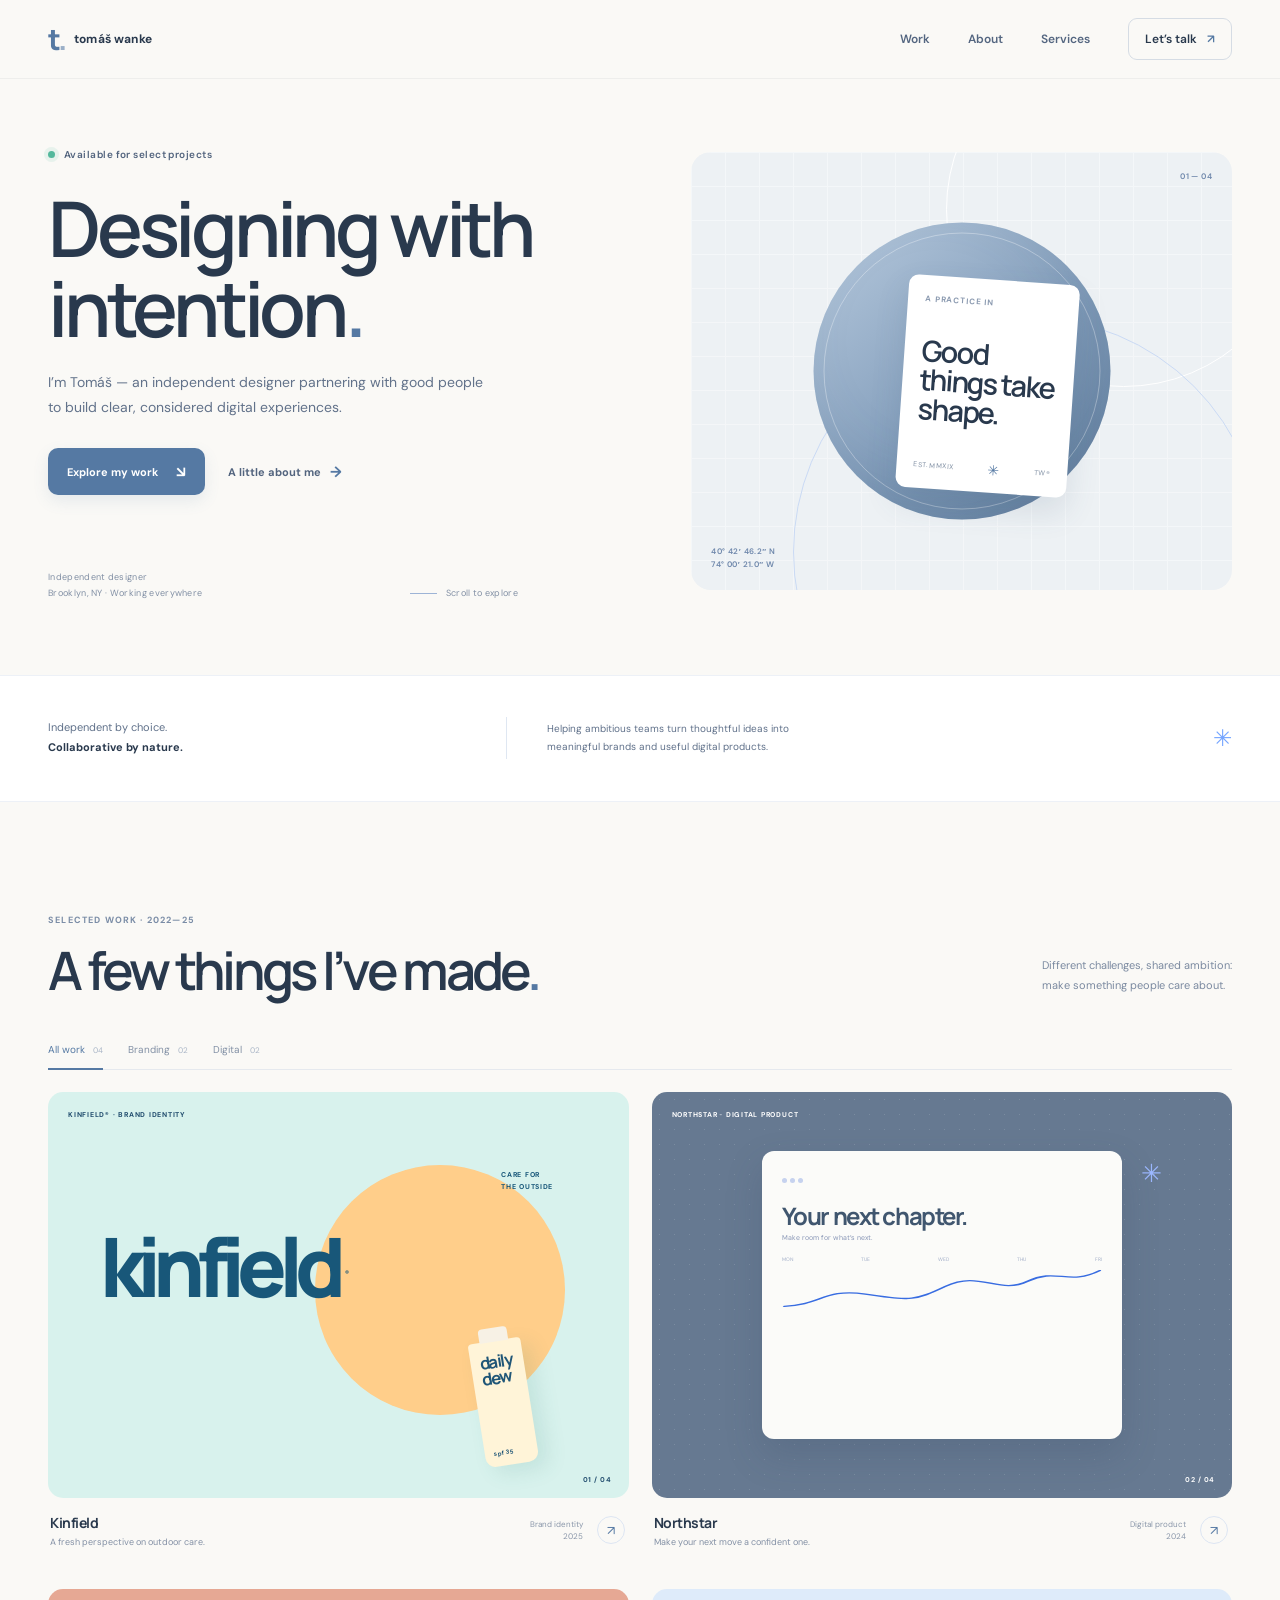
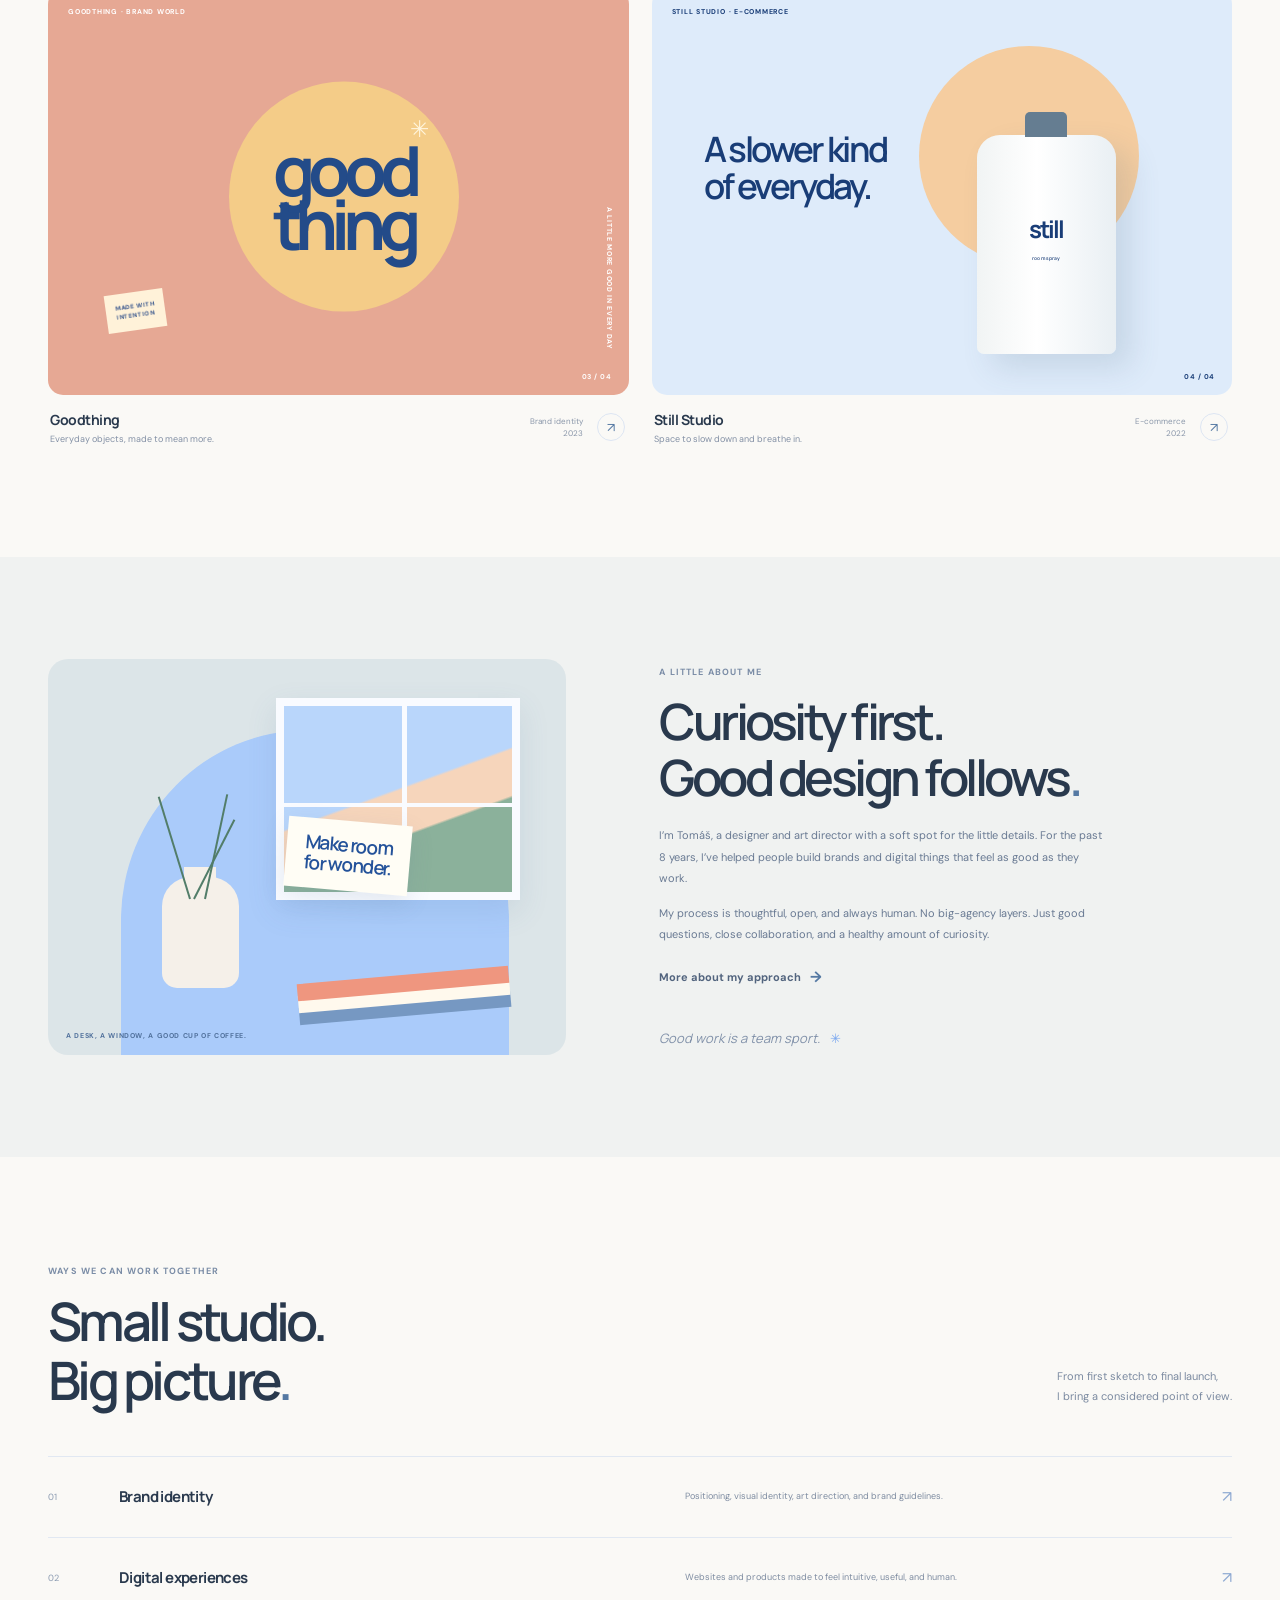
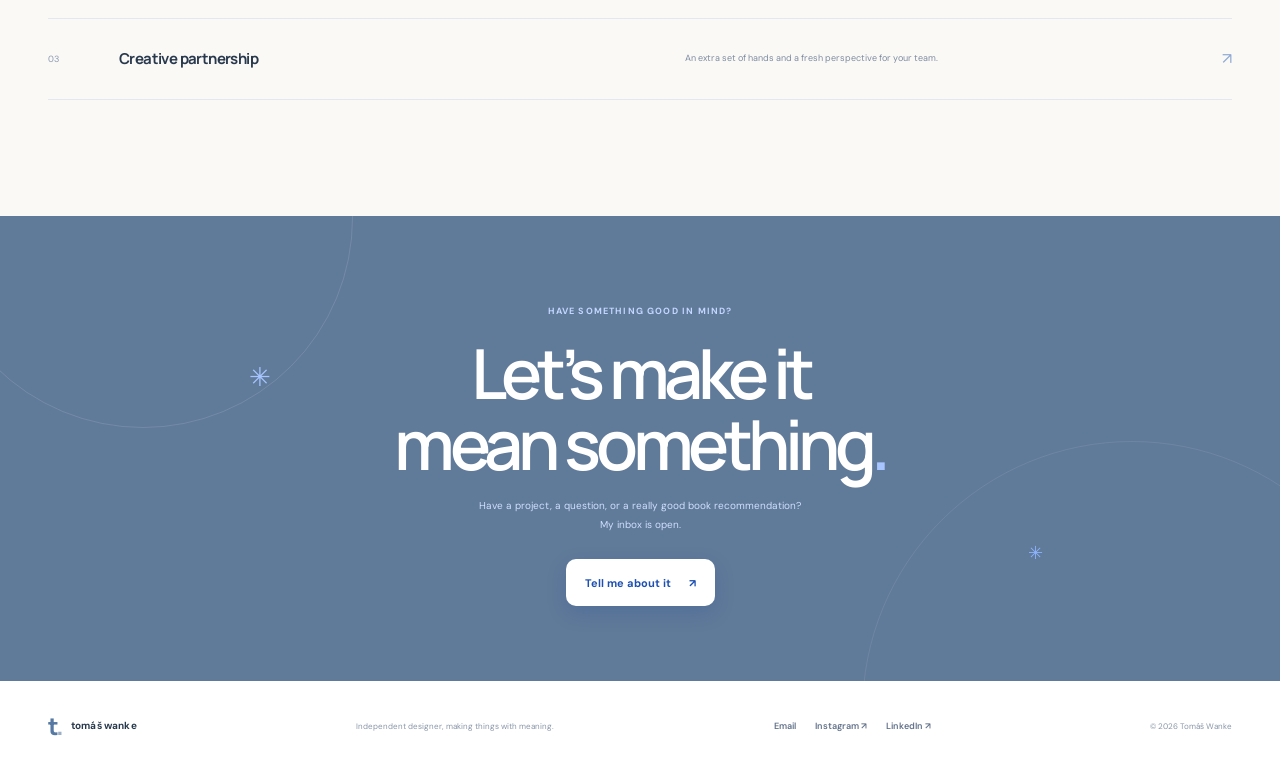
==== commit c5a19e58: "commit" ====
--- a/index.html
+++ b/index.html
@@ -1,29 +1,29 @@
 <!doctype html>
 <html lang="en">
   <head>
-    <meta charset="utf-8" />
-    <meta name="viewport" content="width=device-width, initial-scale=1" />
+    <meta charset="utf-8">
+    <meta name="viewport" content="width=device-width, initial-scale=1">
     <meta
       name="description"
-      content="The portfolio of Alex Morgan, an independent designer creating thoughtful digital experiences and brand identities."
-    />
-    <meta name="theme-color" content="#f7faff" />
-    <title>Alex Morgan — Independent Designer</title>
-    <link rel="preconnect" href="https://fonts.googleapis.com" />
-    <link rel="preconnect" href="https://fonts.gstatic.com" crossorigin />
+      content="The portfolio of Tomáš Wanke, an independent designer creating thoughtful digital experiences and brand identities."
+    >
+    <meta name="theme-color" content="#faf9f6">
+    <title>Tomáš Wanke — Independent Designer</title>
+    <link rel="preconnect" href="https://fonts.googleapis.com">
+    <link rel="preconnect" href="https://fonts.gstatic.com" crossorigin>
     <link
       href="https://fonts.googleapis.com/css2?family=DM+Sans:wght@400;500;600;700&family=Manrope:wght@400;500;600;700;800&display=swap"
       rel="stylesheet"
-    />
-    <link rel="stylesheet" href="styles.css" />
+    >
+    <link rel="stylesheet" href="styles.css">
     <script src="script.js" defer></script>
   </head>
   <body>
     <header class="site-header">
       <nav class="nav shell" aria-label="Main navigation">
-        <a class="brand" href="#home" aria-label="Alex Morgan home">
-          <span class="brand-mark">a<span>.</span></span>
-          <span class="brand-name">alex morgan</span>
+        <a class="brand" href="#home" aria-label="Tomáš Wanke home">
+          <span class="brand-mark">t<span>.</span></span>
+          <span class="brand-name">tomáš wanke</span>
         </a>
         <button class="menu-toggle" type="button" aria-expanded="false" aria-controls="nav-links">
           <span class="sr-only">Toggle navigation</span>
@@ -43,9 +43,9 @@
       <section class="hero shell" id="home">
         <div class="hero-copy">
           <div class="availability"><span></span> Available for select projects</div>
-          <h1>Designing with<br />intention<span class="blue-period">.</span></h1>
+          <h1>Designing with<br>intention<span class="blue-period">.</span></h1>
           <p class="hero-description">
-            I’m Alex — an independent designer partnering with good people to build clear,
+            I’m Tomáš — an independent designer partnering with good people to build clear,
             considered digital experiences.
           </p>
           <div class="hero-actions">
@@ -53,7 +53,7 @@
             <a class="text-link" href="#about">A little about me <span aria-hidden="true">→</span></a>
           </div>
           <div class="hero-meta">
-            <span>Independent designer<br />Brooklyn, NY · Working everywhere</span>
+            <span>Independent designer<br>Brooklyn, NY · Working everywhere</span>
             <span class="scroll-cue"><span class="scroll-line"></span> Scroll to explore</span>
           </div>
         </div>
@@ -64,30 +64,30 @@
           <div class="visual-disc"></div>
           <div class="visual-card">
             <span class="card-label">A practice in</span>
-            <span class="card-title">Good<br />things take<br />shape.</span>
-            <span class="card-footer">EST. MMXIX <span>✳</span> AM®</span>
-          </div>
-          <span class="visual-coordinate">40° 42′ 46.2″ N<br />74° 00′ 21.0″ W</span>
+            <span class="card-title">Good<br>things take<br>shape.</span>
+            <span class="card-footer">EST. MMXIX <span>✳</span> TW®</span>
+          </div>
+          <span class="visual-coordinate">40° 42′ 46.2″ N<br>74° 00′ 21.0″ W</span>
           <span class="visual-index">01 — 04</span>
         </div>
       </section>
 
-      <section class="intro-strip">
+      <div class="intro-strip">
         <div class="shell intro-inner">
-          <p>Independent by choice.<br /><strong>Collaborative by nature.</strong></p>
+          <p>Independent by choice.<br><strong>Collaborative by nature.</strong></p>
           <div class="intro-rule"></div>
-          <p class="intro-note">Helping ambitious teams turn thoughtful ideas into<br class="desktop-break" /> meaningful brands and useful digital products.</p>
+          <p class="intro-note">Helping ambitious teams turn thoughtful ideas into<br class="desktop-break"> meaningful brands and useful digital products.</p>
           <span class="intro-spark" aria-hidden="true">✳</span>
         </div>
-      </section>
+      </div>
 
       <section class="work-section section shell" id="work">
         <div class="section-heading">
           <div>
             <span class="eyebrow">Selected work · 2022—25</span>
-            <h2>A few things<br class="mobile-break" /> I’ve made<span class="blue-period">.</span></h2>
-          </div>
-          <p>Different challenges, shared ambition:<br />make something people care about.</p>
+            <h2>A few things<br class="mobile-break"> I’ve made<span class="blue-period">.</span></h2>
+          </div>
+          <p>Different challenges, shared ambition:<br>make something people care about.</p>
         </div>
         <div class="project-filters" role="group" aria-label="Filter projects">
           <button class="filter-button active" type="button" data-filter="all" aria-pressed="true">All work <span>04</span></button>
@@ -100,13 +100,13 @@
               <div class="kinfield-sun"></div>
               <span class="art-eyebrow">KINFIELD® · BRAND IDENTITY</span>
               <span class="kinfield-word">kinfield<span>®</span></span>
-              <span class="kinfield-stamp">CARE FOR<br />THE OUTSIDE</span>
-              <div class="kinfield-tube"><span>daily<br />dew</span><b>spf 35</b></div>
+              <span class="kinfield-stamp">CARE FOR<br>THE OUTSIDE</span>
+              <div class="kinfield-tube"><span>daily<br>dew</span><b>spf 35</b></div>
               <span class="art-caption">01 / 04</span>
             </a>
             <div class="project-info">
               <div><h3>Kinfield</h3><p>A fresh perspective on outdoor care.</p></div>
-              <span class="project-type">Brand identity<br />2025</span>
+              <span class="project-type">Brand identity<br>2025</span>
               <a class="project-arrow" href="#contact" aria-label="Discuss a project like Kinfield">↗</a>
             </div>
           </article>
@@ -130,21 +130,21 @@
             </a>
             <div class="project-info">
               <div><h3>Northstar</h3><p>Make your next move a confident one.</p></div>
-              <span class="project-type">Digital product<br />2024</span>
+              <span class="project-type">Digital product<br>2024</span>
               <a class="project-arrow" href="#contact" aria-label="Discuss a project like Northstar">↗</a>
             </div>
           </article>
           <article class="project-card" data-category="branding">
             <a class="project-art art-goodthing" href="#contact" aria-label="Discuss a project like Goodthing">
               <span class="art-eyebrow">GOODTHING · BRAND WORLD</span>
-              <div class="goodthing-circle"><span>good<br />thing</span><i>✳</i></div>
+              <div class="goodthing-circle"><span>good<br>thing</span><i>✳</i></div>
               <span class="goodthing-side">A LITTLE MORE GOOD IN EVERY DAY</span>
-              <span class="goodthing-tag">MADE WITH<br />INTENTION</span>
+              <span class="goodthing-tag">MADE WITH<br>INTENTION</span>
               <span class="art-caption">03 / 04</span>
             </a>
             <div class="project-info">
               <div><h3>Goodthing</h3><p>Everyday objects, made to mean more.</p></div>
-              <span class="project-type">Brand identity<br />2023</span>
+              <span class="project-type">Brand identity<br>2023</span>
               <a class="project-arrow" href="#contact" aria-label="Discuss a project like Goodthing">↗</a>
             </div>
           </article>
@@ -152,13 +152,13 @@
             <a class="project-art art-still">
               <span class="art-eyebrow">STILL STUDIO · E-COMMERCE</span>
               <div class="still-sun"></div>
-              <div class="still-product"><span>still<br /><small>room spray</small></span></div>
-              <span class="still-copy">A slower kind<br />of everyday.</span>
+              <div class="still-product"><span>still<br><small>room spray</small></span></div>
+              <span class="still-copy">A slower kind<br>of everyday.</span>
               <span class="art-caption">04 / 04</span>
             </a>
             <div class="project-info">
               <div><h3>Still Studio</h3><p>Space to slow down and breathe in.</p></div>
-              <span class="project-type">E-commerce<br />2022</span>
+              <span class="project-type">E-commerce<br>2022</span>
               <a class="project-arrow" href="#contact" aria-label="Discuss a project like Still Studio">↗</a>
             </div>
           </article>
@@ -167,19 +167,19 @@
 
       <section class="about-section" id="about">
         <div class="shell about-layout">
-          <div class="about-art" aria-label="A portrait illustration of Alex's creative workspace" role="img">
+          <div class="about-art" aria-label="A portrait illustration of Tomáš's creative workspace" role="img">
             <div class="about-art-backdrop"></div>
             <div class="about-window"><span></span><span></span><span></span></div>
             <div class="about-vase"><i></i><i></i><i></i></div>
             <div class="about-book"></div>
-            <div class="about-note">Make room<br />for wonder.</div>
+            <div class="about-note">Make room<br>for wonder.</div>
             <span class="about-art-caption">A DESK, A WINDOW, A GOOD CUP OF COFFEE.</span>
           </div>
           <div class="about-copy">
             <span class="eyebrow">A little about me</span>
-            <h2>Curiosity first.<br />Good design follows<span class="blue-period">.</span></h2>
+            <h2>Curiosity first.<br>Good design follows<span class="blue-period">.</span></h2>
             <p>
-              I’m Alex, a designer and art director with a soft spot for the little details. For the
+              I’m Tomáš, a designer and art director with a soft spot for the little details. For the
               past 8 years, I’ve helped people build brands and digital things that feel as good as
               they work.
             </p>
@@ -195,8 +195,8 @@
 
       <section class="services-section section shell" id="services">
         <div class="section-heading services-heading">
-          <div><span class="eyebrow">Ways we can work together</span><h2>Small studio.<br />Big picture<span class="blue-period">.</span></h2></div>
-          <p>From first sketch to final launch,<br />I bring a considered point of view.</p>
+          <div><span class="eyebrow">Ways we can work together</span><h2>Small studio.<br>Big picture<span class="blue-period">.</span></h2></div>
+          <p>From first sketch to final launch,<br>I bring a considered point of view.</p>
         </div>
         <div class="services-list">
           <div class="service-row"><span class="service-number">01</span><h3>Brand identity</h3><p>Positioning, visual identity, art direction, and brand guidelines.</p><span class="service-symbol">↗</span></div>
@@ -208,8 +208,8 @@
       <section class="contact-section" id="contact">
         <div class="shell contact-inner">
           <span class="eyebrow">Have something good in mind?</span>
-          <h2>Let’s make it<br />mean something<span class="contact-period">.</span></h2>
-          <p>Have a project, a question, or a really good book recommendation?<br />My inbox is open.</p>
+          <h2>Let’s make it<br>mean something<span class="contact-period">.</span></h2>
+          <p>Have a project, a question, or a really good book recommendation?<br>My inbox is open.</p>
           <a class="button button-light" href="mailto:hello@alexmorgan.design">Tell me about it <span aria-hidden="true">↗</span></a>
           <div class="contact-orbit orbit-contact-one"></div>
           <div class="contact-orbit orbit-contact-two"></div>
@@ -221,10 +221,10 @@
 
     <footer class="site-footer">
       <div class="shell footer-inner">
-        <a class="brand footer-brand" href="#home"><span class="brand-mark">a<span>.</span></span><span class="brand-name">alex morgan</span></a>
+        <a class="brand footer-brand" href="#home"><span class="brand-mark">t<span>.</span></span><span class="brand-name">tomáš wanke</span></a>
         <p>Independent designer, making things with meaning.</p>
         <div class="footer-links"><a href="mailto:hello@alexmorgan.design">Email</a><a href="https://www.instagram.com/" target="_blank" rel="noreferrer">Instagram ↗</a><a href="https://www.linkedin.com/" target="_blank" rel="noreferrer">LinkedIn ↗</a></div>
-        <span class="copyright">© <span id="year">2025</span> Alex Morgan</span>
+        <span class="copyright">© <span id="year">2025</span> Tomáš Wanke</span>
       </div>
     </footer>
   </body>
--- a/styles.css
+++ b/styles.css
@@ -1,12 +1,12 @@
 :root {
   color-scheme: light;
-  --ink: #102b54;
-  --blue: #2263e8;
-  --blue-dark: #154ab9;
-  --blue-light: #eaf2ff;
-  --muted: #71809a;
-  --line: #e3eaf4;
-  --paper: #f7faff;
+  --ink: #29394d;
+  --blue: #5579a3;
+  --blue-dark: #466689;
+  --blue-light: #eaf0f6;
+  --muted: #758295;
+  --line: #e5e9ee;
+  --paper: #faf9f6;
   --white: #fff;
   --font-body: "DM Sans", sans-serif;
   --font-display: "Manrope", sans-serif;
@@ -20,16 +20,16 @@
 .shell { width: min(1200px, calc(100% - 96px)); margin-inline: auto; }
 .sr-only { position: absolute; width: 1px; height: 1px; padding: 0; margin: -1px; overflow: hidden; clip: rect(0, 0, 0, 0); white-space: nowrap; border: 0; }
 
-.site-header { position: sticky; z-index: 10; top: 0; background: rgb(247 250 255 / 92%); border-bottom: 1px solid rgb(16 43 84 / 6%); backdrop-filter: blur(14px); }
+.site-header { position: sticky; z-index: 10; top: 0; background: rgb(250 249 246 / 92%); border-bottom: 1px solid rgb(41 57 77 / 6%); backdrop-filter: blur(14px); }
 .nav { min-height: 78px; display: flex; align-items: center; justify-content: space-between; }
 .brand { display: inline-flex; align-items: center; gap: 10px; }
 .brand-mark { color: var(--blue); font: 800 29px/1 var(--font-display); letter-spacing: -3px; }
-.brand-mark span { color: #8db5ff; }
+.brand-mark span { color: #9aafc7; }
 .brand-name { color: var(--ink); font-size: 12px; font-weight: 700; letter-spacing: .015em; }
 .nav-links { display: flex; align-items: center; gap: 38px; color: #546680; font-size: 12px; font-weight: 600; }
 .nav-links > a:not(.nav-contact) { transition: color .2s ease; }
 .nav-links > a:not(.nav-contact):hover, .footer-links a:hover { color: var(--blue); }
-.nav-contact { padding: 12px 16px; border: 1px solid #cfdbed; border-radius: 3px; color: var(--ink); transition: color .2s ease, background .2s ease, border-color .2s ease; }
+.nav-contact { padding: 12px 16px; border: 1px solid #d5dce4; border-radius: 9px; color: var(--ink); transition: color .2s ease, background .2s ease, border-color .2s ease; }
 .nav-contact:hover { color: var(--white); background: var(--blue); border-color: var(--blue); }
 .nav-contact span { margin-left: 7px; color: var(--blue); }
 .nav-contact:hover span { color: var(--white); }
@@ -41,13 +41,13 @@
 .availability > span { width: 7px; height: 7px; border-radius: 50%; background: #54b89c; box-shadow: 0 0 0 4px #54b89c1d; }
 h1, h2, h3, p { margin-top: 0; }
 h1, h2 { font-family: var(--font-display); }
-.hero h1 { margin-bottom: 21px; font-size: clamp(53px, 6vw, 78px); font-weight: 600; line-height: 1.045; letter-spacing: -.075em; }
+.hero h1 { margin-bottom: 21px; font-size: clamp(53px, 6vw, 78px); font-weight: 600; line-height: 1.045; letter-spacing: -.055em; }
 .blue-period { color: var(--blue); }
 .hero-description { max-width: 435px; margin-bottom: 27px; color: #62728a; font-size: 14px; line-height: 1.85; }
 .hero-actions { display: flex; align-items: center; gap: 23px; }
-.button { display: inline-flex; align-items: center; justify-content: center; gap: 18px; min-height: 47px; padding: 0 19px; border-radius: 3px; font-size: 11px; font-weight: 700; transition: transform .2s ease, background .2s ease; }
+.button { display: inline-flex; align-items: center; justify-content: center; gap: 18px; min-height: 47px; padding: 0 19px; border-radius: 10px; font-size: 11px; font-weight: 700; transition: transform .2s ease, background .2s ease; }
 .button:hover { transform: translateY(-2px); }
-.button-primary { color: white; background: var(--blue); box-shadow: 0 8px 18px #2263e82a; }
+.button-primary { color: white; background: var(--blue); box-shadow: 0 6px 16px #5579a31f; }
 .button-primary:hover { background: var(--blue-dark); }
 .button-primary span { font-size: 15px; }
 .text-link { display: inline-flex; align-items: center; gap: 9px; color: #52647e; font-size: 11px; font-weight: 700; transition: color .2s ease, gap .2s ease; }
@@ -57,14 +57,14 @@
 .scroll-cue { display: flex; align-items: center; gap: 9px; }
 .scroll-line { width: 27px; height: 1px; background: #9db4d6; }
 
-.hero-visual { position: relative; min-height: 438px; overflow: hidden; background: #e8f1ff; }
+.hero-visual { position: relative; min-height: 438px; overflow: hidden; border-radius: 20px; background: #edf1f4; }
 .visual-grid { position: absolute; inset: 0; opacity: .42; background-image: linear-gradient(#fff 1px, transparent 1px), linear-gradient(90deg, #fff 1px, transparent 1px); background-size: 34px 34px; }
 .visual-orbit { position: absolute; width: 355px; height: 355px; border: 1px solid #fff; border-radius: 50%; }
 .orbit-one { top: -120px; right: -69px; }
 .orbit-two { right: -31px; bottom: -197px; width: 470px; height: 470px; border-color: #cadaf4; }
-.visual-disc { position: absolute; top: 50%; left: 50%; width: 297px; aspect-ratio: 1; border-radius: 50%; background: linear-gradient(140deg, #93bbff 2%, #4c88f8 57%, #2263e8 100%); transform: translate(-50%, -50%); box-shadow: inset -25px -30px 60px #154ab933; }
+.visual-disc { position: absolute; top: 50%; left: 50%; width: 297px; aspect-ratio: 1; border-radius: 50%; background: linear-gradient(140deg, #b5c8dc 2%, #829dbb 57%, #627f9f 100%); transform: translate(-50%, -50%); box-shadow: inset -25px -30px 60px #405d7a24; }
 .visual-disc::after { position: absolute; inset: 10px; border: 1px solid #ffffff52; border-radius: inherit; content: ""; }
-.visual-card { position: absolute; top: 50%; left: 50%; display: flex; flex-direction: column; justify-content: space-between; width: 171px; height: 213px; padding: 18px 17px 14px; color: var(--ink); background: #fff; box-shadow: 0 20px 48px #204b8330; transform: translate(-35%, -43%) rotate(8deg); }
+.visual-card { position: absolute; top: 50%; left: 50%; display: flex; flex-direction: column; justify-content: space-between; width: 171px; height: 213px; padding: 18px 17px 14px; border-radius: 10px; color: var(--ink); background: #fff; box-shadow: 0 14px 32px #405d7a24; transform: translate(-35%, -43%) rotate(4deg); }
 .card-label { color: #8b9ab0; font-size: 8px; font-weight: 700; letter-spacing: .11em; text-transform: uppercase; }
 .card-title { font: 600 29px/.99 var(--font-display); letter-spacing: -.07em; }
 .card-footer { display: flex; align-items: center; justify-content: space-between; color: #8190a4; font-size: 7px; letter-spacing: .06em; }
@@ -96,7 +96,7 @@
 .project-card { min-width: 0; animation: reveal .32s ease both; }
 .project-card[hidden] { display: none; }
 @keyframes reveal { from { opacity: 0; transform: translateY(8px); } to { opacity: 1; transform: translateY(0); } }
-.project-art { position: relative; display: block; aspect-ratio: 1.43; overflow: hidden; }
+.project-art { position: relative; display: block; aspect-ratio: 1.43; overflow: hidden; border-radius: 15px; }
 .art-eyebrow { position: absolute; z-index: 2; top: 18px; left: 20px; font-size: 7px; font-weight: 700; letter-spacing: .11em; }
 .art-caption { position: absolute; right: 17px; bottom: 14px; font-size: 7px; font-weight: 700; letter-spacing: .08em; }
 .art-kinfield { color: #204c6d; background: #d8f2ed; }
@@ -108,9 +108,9 @@
 .kinfield-tube::before { position: absolute; top: -13px; left: 12px; width: 29px; height: 14px; border-radius: 4px 4px 0 0; background: #f7f1e5; content: ""; }
 .kinfield-tube > span { font: 700 17px/.92 var(--font-display); letter-spacing: -.08em; }
 .kinfield-tube > b { font-size: 6px; letter-spacing: .06em; }
-.art-northstar { display: flex; align-items: center; justify-content: center; color: #fff; background: #243d92; }
+.art-northstar { display: flex; align-items: center; justify-content: center; color: #fff; background: #667991; }
 .art-northstar::before { position: absolute; inset: 0; opacity: .14; background-image: radial-gradient(#fff .7px, transparent .7px); background-size: 15px 15px; content: ""; }
-.northstar-window { position: relative; z-index: 1; width: 62%; min-height: 71%; padding: 16px 20px 12px; color: #1f397e; background: #f9fbff; border-radius: 5px; box-shadow: 0 22px 50px #14255f7a; }
+.northstar-window { position: relative; z-index: 1; width: 62%; min-height: 71%; padding: 16px 20px 12px; color: #40566f; background: #fbfbf9; border-radius: 12px; box-shadow: 0 16px 36px #35486136; }
 .window-dot { display: inline-block; width: 5px; height: 5px; margin-right: 3px; border-radius: 50%; background: #c6d2ef; }
 .window-title { display: block; margin-top: 15px; font: 700 clamp(15px, 2.3vw, 24px)/1.1 var(--font-display); letter-spacing: -.06em; }
 .window-subtitle { display: block; margin-top: 4px; color: #8795b5; font-size: 7px; }
@@ -119,7 +119,7 @@
 .northstar-chart svg path:first-child { fill: none; stroke: #386ce1; stroke-linecap: round; stroke-width: 2.6; }
 .northstar-chart svg .chart-fill { fill: url(#chart-fill); opacity: .09; }
 .northstar-star { position: absolute; top: 16%; right: 12%; color: #9cb8ff; font-size: 25px; }
-.art-goodthing { color: #fff; background: #ee9781; }
+.art-goodthing { color: #fff; background: #e6a894; }
 .goodthing-circle { position: absolute; top: 50%; left: 51%; display: grid; width: min(50%, 230px); aspect-ratio: 1; place-items: center; border-radius: 50%; background: #f4cc88; color: #234b89; transform: translate(-50%, -48%); }
 .goodthing-circle > span { font: 700 clamp(37px, 6vw, 69px)/.78 var(--font-display); letter-spacing: -.105em; }
 .goodthing-circle > i { position: absolute; top: 14%; right: 13%; color: #fff5dc; font-size: 23px; font-style: normal; }
@@ -140,9 +140,9 @@
 .project-arrow:hover { color: #fff; background: var(--blue); }
 .mobile-break { display: none; }
 
-.about-section { padding-block: 102px; color: var(--ink); background: #edf4ff; }
+.about-section { padding-block: 102px; color: var(--ink); background: #f0f2f1; }
 .about-layout { display: grid; grid-template-columns: .95fr 1.05fr; align-items: center; gap: 93px; }
-.about-art { position: relative; min-height: 396px; overflow: hidden; background: #d6e7ff; }
+.about-art { position: relative; min-height: 396px; overflow: hidden; border-radius: 20px; background: #dce5e8; }
 .about-art-backdrop { position: absolute; top: 18%; left: 14%; width: 75%; height: 100%; background: #aacbfa; border-radius: 48% 48% 0 0; }
 .about-window { position: absolute; top: 10%; right: 9%; width: 47%; height: 51%; border: 8px solid #f9fbff; background: linear-gradient(160deg, #b9d6fb 0 46%, #f6d5bb 47% 64%, #8bb19b 65%); box-shadow: 0 11px 28px #456d9a20; }
 .about-window::after { position: absolute; top: 0; bottom: 0; left: 52%; width: 4px; background: #f9fbff; content: ""; }
@@ -172,7 +172,7 @@
 .service-symbol { justify-self: end; color: #8da9d2; font-size: 16px; transition: color .2s ease, transform .2s ease; }
 .service-row:hover .service-symbol { color: var(--blue); transform: translate(2px, -2px); }
 
-.contact-section { position: relative; overflow: hidden; color: white; background: #205bd0; }
+.contact-section { position: relative; overflow: hidden; color: white; background: #607a99; }
 .contact-inner { position: relative; min-height: 450px; padding-block: 89px 75px; text-align: center; }
 .contact-inner .eyebrow { position: relative; z-index: 1; margin-bottom: 20px; color: #c3d7ff; }
 .contact-inner h2 { position: relative; z-index: 1; margin-bottom: 16px; font-size: clamp(45px, 6vw, 69px); font-weight: 600; line-height: 1.04; letter-spacing: -.075em; }
@@ -211,7 +211,7 @@
   .shell { width: calc(100% - 40px); }
   .nav { min-height: 67px; }
   .brand-mark { font-size: 26px; }
-  .menu-toggle { display: flex; flex-direction: column; justify-content: center; gap: 5px; width: 38px; height: 38px; padding: 8px; border: 1px solid #dce5f2; border-radius: 3px; background: transparent; }
+  .menu-toggle { display: flex; flex-direction: column; justify-content: center; gap: 5px; width: 38px; height: 38px; padding: 8px; border: 1px solid #dce2e8; border-radius: 9px; background: transparent; }
   .menu-toggle span:not(.sr-only) { display: block; width: 19px; height: 1px; background: var(--ink); transition: transform .2s ease; }
   .menu-toggle[aria-expanded="true"] span:nth-of-type(2) { transform: translateY(3px) rotate(45deg); }
   .menu-toggle[aria-expanded="true"] span:nth-of-type(3) { transform: translateY(-3px) rotate(-45deg); }
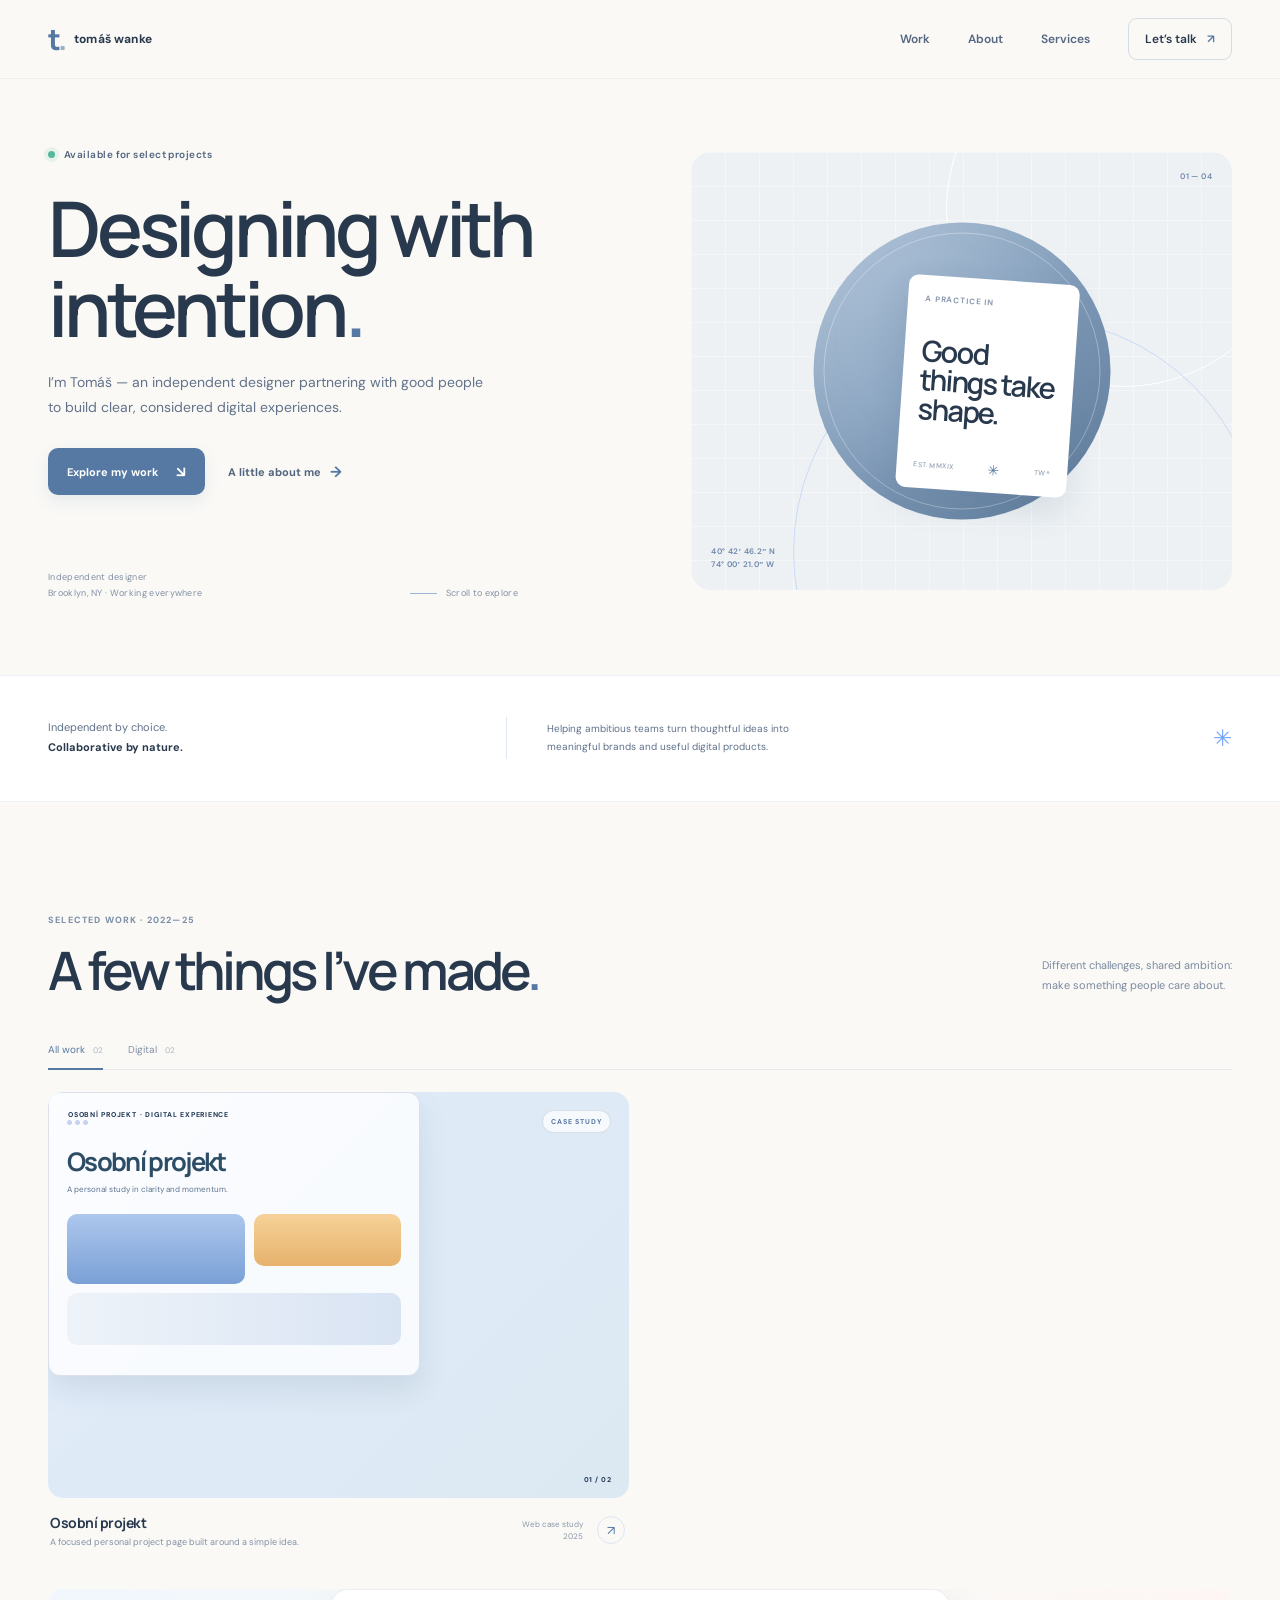
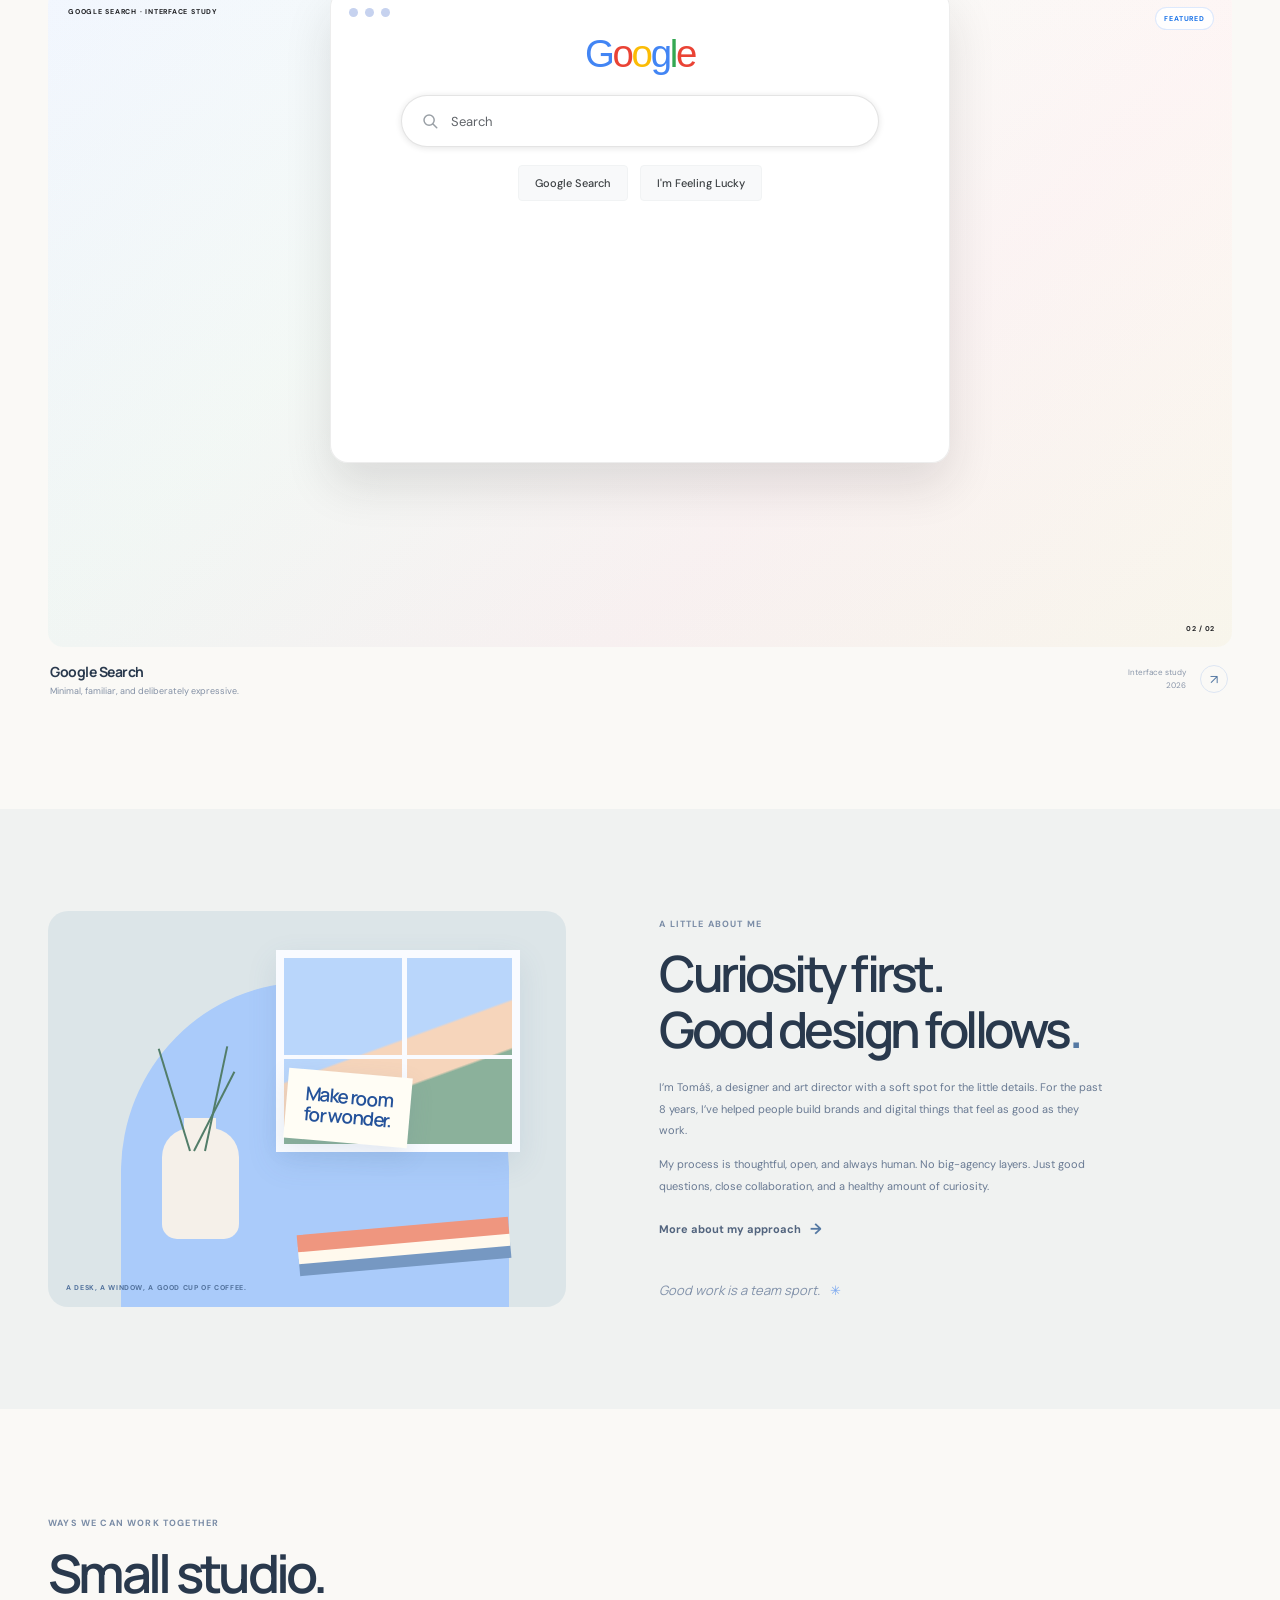
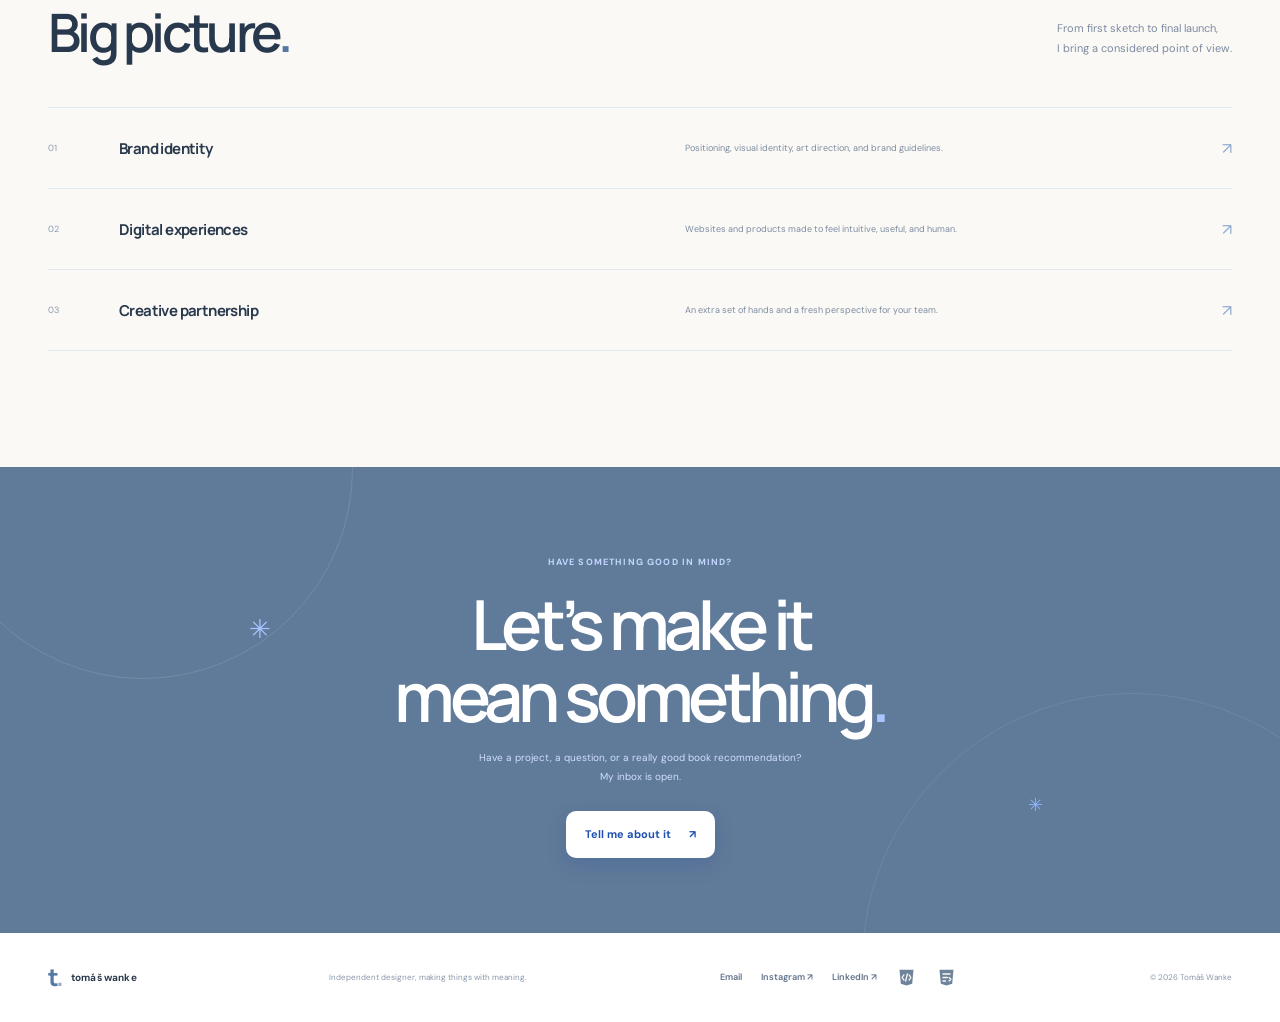
==== commit ead696db: "nnnnnnnnnnnnnnnnn" ====
--- a/index.html
+++ b/index.html
@@ -90,76 +90,64 @@
           <p>Different challenges, shared ambition:<br>make something people care about.</p>
         </div>
         <div class="project-filters" role="group" aria-label="Filter projects">
-          <button class="filter-button active" type="button" data-filter="all" aria-pressed="true">All work <span>04</span></button>
-          <button class="filter-button" type="button" data-filter="branding" aria-pressed="false">Branding <span>02</span></button>
+          <button class="filter-button active" type="button" data-filter="all" aria-pressed="true">All work <span>02</span></button>
           <button class="filter-button" type="button" data-filter="digital" aria-pressed="false">Digital <span>02</span></button>
         </div>
         <div class="project-grid">
-          <article class="project-card" data-category="branding">
-            <a class="project-art art-kinfield" href="#contact" aria-label="Discuss a project like Kinfield">
-              <div class="kinfield-sun"></div>
-              <span class="art-eyebrow">KINFIELD® · BRAND IDENTITY</span>
-              <span class="kinfield-word">kinfield<span>®</span></span>
-              <span class="kinfield-stamp">CARE FOR<br>THE OUTSIDE</span>
-              <div class="kinfield-tube"><span>daily<br>dew</span><b>spf 35</b></div>
-              <span class="art-caption">01 / 04</span>
+          <article class="project-card" data-category="digital">
+            <a class="project-art art-osobni-projekt" href="https://vixiik.github.io/osobni-projekt/" target="_blank" rel="noreferrer" aria-label="Open Osobní projekt case study">
+              <span class="art-eyebrow">OSOBNÍ PROJEKT · DIGITAL EXPERIENCE</span>
+              <div class="osobni-window">
+                <span class="window-dot"></span><span class="window-dot"></span><span class="window-dot"></span>
+                <span class="osobni-title">Osobní projekt</span>
+                <span class="osobni-subtitle">A personal study in clarity and momentum.</span>
+                <div class="osobni-preview">
+                  <span class="preview-block one"></span>
+                  <span class="preview-block two"></span>
+                  <span class="preview-block three"></span>
+                </div>
+              </div>
+              <span class="osobni-badge">CASE STUDY</span>
+              <span class="art-caption">01 / 02</span>
             </a>
             <div class="project-info">
-              <div><h3>Kinfield</h3><p>A fresh perspective on outdoor care.</p></div>
-              <span class="project-type">Brand identity<br>2025</span>
-              <a class="project-arrow" href="#contact" aria-label="Discuss a project like Kinfield">↗</a>
+              <div><h3>Osobní projekt</h3><p>A focused personal project page built around a simple idea.</p></div>
+              <span class="project-type">Web case study<br>2025</span>
+              <a class="project-arrow" href="https://vixiik.github.io/osobni-projekt/" target="_blank" rel="noreferrer" aria-label="Open Osobní projekt">↗</a>
             </div>
           </article>
-          <article class="project-card" data-category="digital">
-            <a class="project-art art-northstar" href="#contact" aria-label="Discuss a project like Northstar">
-              <span class="art-eyebrow">NORTHSTAR · DIGITAL PRODUCT</span>
-              <div class="northstar-window">
-                <span class="window-dot"></span><span class="window-dot"></span><span class="window-dot"></span>
-                <span class="window-title">Your next chapter.</span>
-                <span class="window-subtitle">Make room for what’s next.</span>
-                <div class="northstar-chart">
-                  <span>MON</span><span>TUE</span><span>WED</span><span>THU</span><span>FRI</span>
-                  <svg viewBox="0 0 280 100" preserveAspectRatio="none" aria-hidden="true">
-                    <path d="M2 79 C35 76 36 44 73 55 S113 72 143 40 S190 57 215 30 S251 39 278 9" />
-                    <path class="chart-fill" d="M2 79 C35 76 36 44 73 55 S113 72 143 40 S190 57 215 30 S251 39 278 9 V100 H2Z" />
+
+          <article class="project-card project-card-feature" data-category="digital">
+            <a class="project-art art-google-search" href="https://vixiik.github.io/tomasgoogle/" target="_blank" rel="noreferrer" aria-label="Open Google Search study">
+              <span class="art-eyebrow">GOOGLE SEARCH · INTERFACE STUDY</span>
+              <div class="google-window">
+                <div class="google-toolbar">
+                  <span class="window-dot"></span>
+                  <span class="window-dot"></span>
+                  <span class="window-dot"></span>
+                </div>
+                <div class="google-logo" aria-label="Google logo">
+                  <span class="blue">G</span><span class="red">o</span><span class="yellow">o</span><span class="blue">g</span><span class="green">l</span><span class="red">e</span>
+                </div>
+                <label class="google-search-box" aria-label="Google search field">
+                  <svg class="search-icon" viewBox="0 0 24 24" aria-hidden="true">
+                    <circle cx="10.8" cy="10.8" r="6.8"></circle>
+                    <path d="M16 16L21 21"></path>
                   </svg>
+                  <span class="search-placeholder">Search</span>
+                </label>
+                <div class="google-actions">
+                  <span>Google Search</span>
+                  <span>I'm Feeling Lucky</span>
                 </div>
               </div>
-              <span class="northstar-star">✳</span>
-              <span class="art-caption">02 / 04</span>
+              <span class="google-badge">FEATURED</span>
+              <span class="art-caption">02 / 02</span>
             </a>
             <div class="project-info">
-              <div><h3>Northstar</h3><p>Make your next move a confident one.</p></div>
-              <span class="project-type">Digital product<br>2024</span>
-              <a class="project-arrow" href="#contact" aria-label="Discuss a project like Northstar">↗</a>
-            </div>
-          </article>
-          <article class="project-card" data-category="branding">
-            <a class="project-art art-goodthing" href="#contact" aria-label="Discuss a project like Goodthing">
-              <span class="art-eyebrow">GOODTHING · BRAND WORLD</span>
-              <div class="goodthing-circle"><span>good<br>thing</span><i>✳</i></div>
-              <span class="goodthing-side">A LITTLE MORE GOOD IN EVERY DAY</span>
-              <span class="goodthing-tag">MADE WITH<br>INTENTION</span>
-              <span class="art-caption">03 / 04</span>
-            </a>
-            <div class="project-info">
-              <div><h3>Goodthing</h3><p>Everyday objects, made to mean more.</p></div>
-              <span class="project-type">Brand identity<br>2023</span>
-              <a class="project-arrow" href="#contact" aria-label="Discuss a project like Goodthing">↗</a>
-            </div>
-          </article>
-          <article class="project-card" data-category="digital">
-            <a class="project-art art-still">
-              <span class="art-eyebrow">STILL STUDIO · E-COMMERCE</span>
-              <div class="still-sun"></div>
-              <div class="still-product"><span>still<br><small>room spray</small></span></div>
-              <span class="still-copy">A slower kind<br>of everyday.</span>
-              <span class="art-caption">04 / 04</span>
-            </a>
-            <div class="project-info">
-              <div><h3>Still Studio</h3><p>Space to slow down and breathe in.</p></div>
-              <span class="project-type">E-commerce<br>2022</span>
-              <a class="project-arrow" href="#contact" aria-label="Discuss a project like Still Studio">↗</a>
+              <div><h3>Google Search</h3><p>Minimal, familiar, and deliberately expressive.</p></div>
+              <span class="project-type">Interface study<br>2026</span>
+              <a class="project-arrow" href="https://vixiik.github.io/tomasgoogle/" target="_blank" rel="noreferrer" aria-label="Open Google Search">↗</a>
             </div>
           </article>
         </div>
@@ -223,7 +211,23 @@
       <div class="shell footer-inner">
         <a class="brand footer-brand" href="#home"><span class="brand-mark">t<span>.</span></span><span class="brand-name">tomáš wanke</span></a>
         <p>Independent designer, making things with meaning.</p>
-        <div class="footer-links"><a href="mailto:hello@alexmorgan.design">Email</a><a href="https://www.instagram.com/" target="_blank" rel="noreferrer">Instagram ↗</a><a href="https://www.linkedin.com/" target="_blank" rel="noreferrer">LinkedIn ↗</a></div>
+        <div class="footer-links">
+          <a href="mailto:hello@alexmorgan.design">Email</a>
+          <a href="https://www.instagram.com/" target="_blank" rel="noreferrer">Instagram ↗</a>
+          <a href="https://www.linkedin.com/" target="_blank" rel="noreferrer">LinkedIn ↗</a>
+          <a class="validator-link" data-validator="html" href="https://validator.w3.org/nu/?doc=https%3A%2F%2Fvixiik.github.io%2F" target="_blank" rel="noreferrer" aria-label="Validate this page's HTML" title="Validate HTML">
+            <svg viewBox="0 0 24 24" aria-hidden="true">
+              <path d="M4 3h16l-1.5 16L12 21l-6.5-2L4 3Z" />
+              <path class="validator-icon-cutout" d="m9 9-2 3 2 3m6-6 2 3-2 3m-2-7-2 8" />
+            </svg>
+          </a>
+          <a class="validator-link" data-validator="css" href="https://jigsaw.w3.org/css-validator/validator?uri=https%3A%2F%2Fvixiik.github.io%2Fstyles.css&amp;profile=css3" target="_blank" rel="noreferrer" aria-label="Validate this page's CSS" title="Validate CSS">
+            <svg viewBox="0 0 24 24" aria-hidden="true">
+              <path d="M4 3h16l-1.5 16L12 21l-6.5-2L4 3Z" />
+              <path class="validator-icon-cutout" d="M8 8h8M8 12h5m-5 4h3m4-4 2 2-2 2" />
+            </svg>
+          </a>
+        </div>
         <span class="copyright">© <span id="year">2025</span> Tomáš Wanke</span>
       </div>
     </footer>
--- a/styles.css
+++ b/styles.css
@@ -94,6 +94,8 @@
 .filter-button span { color: #aab6c7; font-size: 8px; }
 .project-grid { display: grid; grid-template-columns: repeat(2, minmax(0, 1fr)); gap: 41px 23px; }
 .project-card { min-width: 0; animation: reveal .32s ease both; }
+.project-card-feature { grid-column: 1 / -1; }
+.project-card-feature .project-art { aspect-ratio: 1.8; }
 .project-card[hidden] { display: none; }
 @keyframes reveal { from { opacity: 0; transform: translateY(8px); } to { opacity: 1; transform: translateY(0); } }
 .project-art { position: relative; display: block; aspect-ratio: 1.43; overflow: hidden; border-radius: 15px; }
@@ -125,13 +127,35 @@
 .goodthing-circle > i { position: absolute; top: 14%; right: 13%; color: #fff5dc; font-size: 23px; font-style: normal; }
 .goodthing-side { position: absolute; right: 15px; bottom: 46px; writing-mode: vertical-rl; font-size: 7px; font-weight: 700; letter-spacing: .1em; }
 .goodthing-tag { position: absolute; bottom: 16%; left: 10%; padding: 10px; color: #32518a; background: #fff2d9; font-size: 6px; font-weight: 700; line-height: 1.5; letter-spacing: .1em; transform: rotate(-8deg); }
+.art-osobni-projekt { color: #1f3652; background: linear-gradient(135deg, #edf3ff 0%, #dfeaf7 40%, #dce9f2 100%); }
+.osobni-window { position: relative; z-index: 1; width: 64%; min-height: 70%; padding: 16px 18px 14px; color: #2d4d66; background: rgba(255,255,255,.78); border: 1px solid rgba(123,145,174,.25); border-radius: 12px; box-shadow: 0 14px 28px rgba(69,103,135,.13); backdrop-filter: blur(4px); }
+.osobni-title { display: block; margin-top: 18px; font: 700 clamp(18px, 2vw, 30px)/1.1 var(--font-display); letter-spacing: -.065em; }
+.osobni-subtitle { display: block; margin-top: 7px; color: #5e7390; font-size: 8px; line-height: 1.6; }
+.osobni-preview { display: grid; grid-template-columns: 1.1fr .9fr; gap: 9px; margin-top: 18px; }
+.preview-block { display: block; border-radius: 10px; }
+.preview-block.one { height: 70px; background: linear-gradient(180deg, #adc7ed, #7aa0d6); }
+.preview-block.two { height: 52px; background: linear-gradient(180deg, #f6d197, #e7b26d); }
+.preview-block.three { grid-column: 1 / -1; height: 52px; background: linear-gradient(90deg, #eef3f9 0%, #d9e4f3 100%); }
+.osobni-badge { position: absolute; top: 18px; right: 18px; z-index: 2; padding: 6px 8px; border: 1px solid rgba(71,105,140,.18); border-radius: 999px; background: rgba(255,255,255,.72); color: #5575a0; font-size: 7px; font-weight: 700; letter-spacing: .12em; }
+
+.art-google-search { color: #202124; background: linear-gradient(180deg, #ffffff 0%, #f8f9fa 100%); }
+.art-google-search::before { position: absolute; inset: 0; background: linear-gradient(135deg, rgba(66,133,244,.07), rgba(52,168,83,.04), rgba(234,67,53,.05), rgba(251,188,5,.06)); content: ""; }
+.google-window { position: relative; z-index: 1; width: min(78%, 620px); min-height: 72%; margin: 0 auto; padding: 18px 18px 16px; border-radius: 18px; background: rgba(255,255,255,.96); border: 1px solid rgba(32,33,36,.08); box-shadow: 0 22px 48px rgba(32,33,36,.12); }
+.google-toolbar { display: flex; gap: 7px; margin-bottom: 18px; }
+.google-toolbar .window-dot { width: 9px; height: 9px; margin-right: 0; }
+.google-logo { display: flex; justify-content: center; align-items: center; margin-bottom: 22px; font: 500 clamp(28px, 3vw, 54px)/1 "Google Sans", "Product Sans", Arial, sans-serif; letter-spacing: -.06em; }
+.google-logo .blue { color: #4285f4; }
+.google-logo .red { color: #ea4335; }
+.google-logo .yellow { color: #fbbc05; }
+.google-logo .green { color: #34a853; }
+.google-search-box { display: flex; align-items: center; gap: 12px; width: min(82%, 540px); margin: 0 auto 18px; padding: 16px 19px; border: 1px solid rgba(32,33,36,.12); border-radius: 999px; background: #fff; box-shadow: 0 1px 6px rgba(32,33,36,.12); }
+.search-icon { width: 18px; height: 18px; stroke: #9aa0a6; fill: none; stroke-width: 2; stroke-linecap: round; stroke-linejoin: round; }
+.search-placeholder { color: #5f6368; font-size: 13px; }
+.google-actions { display: flex; justify-content: center; gap: 12px; flex-wrap: wrap; }
+.google-actions span { padding: 10px 16px; border: 1px solid #f1f3f4; border-radius: 4px; background: #f8f9fa; color: #3c4043; font-size: 11px; font-weight: 500; }
+.google-badge { position: absolute; top: 18px; right: 18px; z-index: 2; padding: 6px 8px; border-radius: 999px; background: rgba(255,255,255,.9); border: 1px solid rgba(66,133,244,.18); color: #1a73e8; font-size: 7px; font-weight: 700; letter-spacing: .12em; }
+
 .art-still { color: #193d77; background: #deebfa; }
-.still-sun { position: absolute; top: 14%; right: 16%; width: 38%; aspect-ratio: 1; border-radius: 50%; background: #f5cda0; }
-.still-product { position: absolute; right: 20%; bottom: 10%; width: 24%; height: 54%; border-radius: 23px 23px 7px 7px; background: linear-gradient(90deg, #f1f4f4, #fff 43%, #e9eff3); box-shadow: 15px 14px 30px #4c688429; }
-.still-product::before { position: absolute; top: -23px; left: 35%; width: 30%; height: 25px; border-radius: 5px 5px 0 0; background: #657d91; content: ""; }
-.still-product > span { position: absolute; top: 38%; left: 0; width: 100%; text-align: center; font: 700 clamp(15px, 2vw, 24px)/.9 var(--font-display); letter-spacing: -.08em; }
-.still-product small { font: 500 5px var(--font-body); letter-spacing: .02em; }
-.still-copy { position: absolute; top: 35%; left: 9%; font: 600 clamp(21px, 3vw, 35px)/1.05 var(--font-display); letter-spacing: -.075em; }
 .project-info { display: grid; grid-template-columns: 1fr auto 30px; align-items: center; gap: 14px; padding: 15px 2px 0; }
 .project-info h3 { margin-bottom: 4px; font: 700 14px var(--font-display); letter-spacing: -.035em; }
 .project-info p { margin: 0; color: #8390a5; font-size: 9px; }
@@ -192,8 +216,13 @@
 .footer-brand .brand-mark { font-size: 24px; }
 .footer-brand .brand-name { font-size: 10px; }
 .footer-inner > p, .copyright { margin: 0; color: #8996a9; font-size: 8px; }
-.footer-links { display: flex; gap: 19px; color: #62728a; font-size: 9px; font-weight: 600; }
+.footer-links { display: flex; align-items: center; gap: 19px; color: #62728a; font-size: 9px; font-weight: 600; }
 .footer-links a { transition: color .2s ease; }
+.footer-links .validator-link { display: inline-flex; color: #6f839a; }
+.validator-link svg { width: 21px; height: 21px; fill: currentColor; }
+.validator-icon-cutout { fill: none; stroke: var(--paper); stroke-linecap: round; stroke-linejoin: round; stroke-width: 1.5; }
+.footer-links .validator-link:hover { color: var(--blue); }
+.validator-link:focus-visible { border-radius: 3px; outline: 2px solid var(--blue); outline-offset: 3px; }
 
 @media (max-width: 900px) {
   .shell { width: min(100% - 56px, 720px); }
